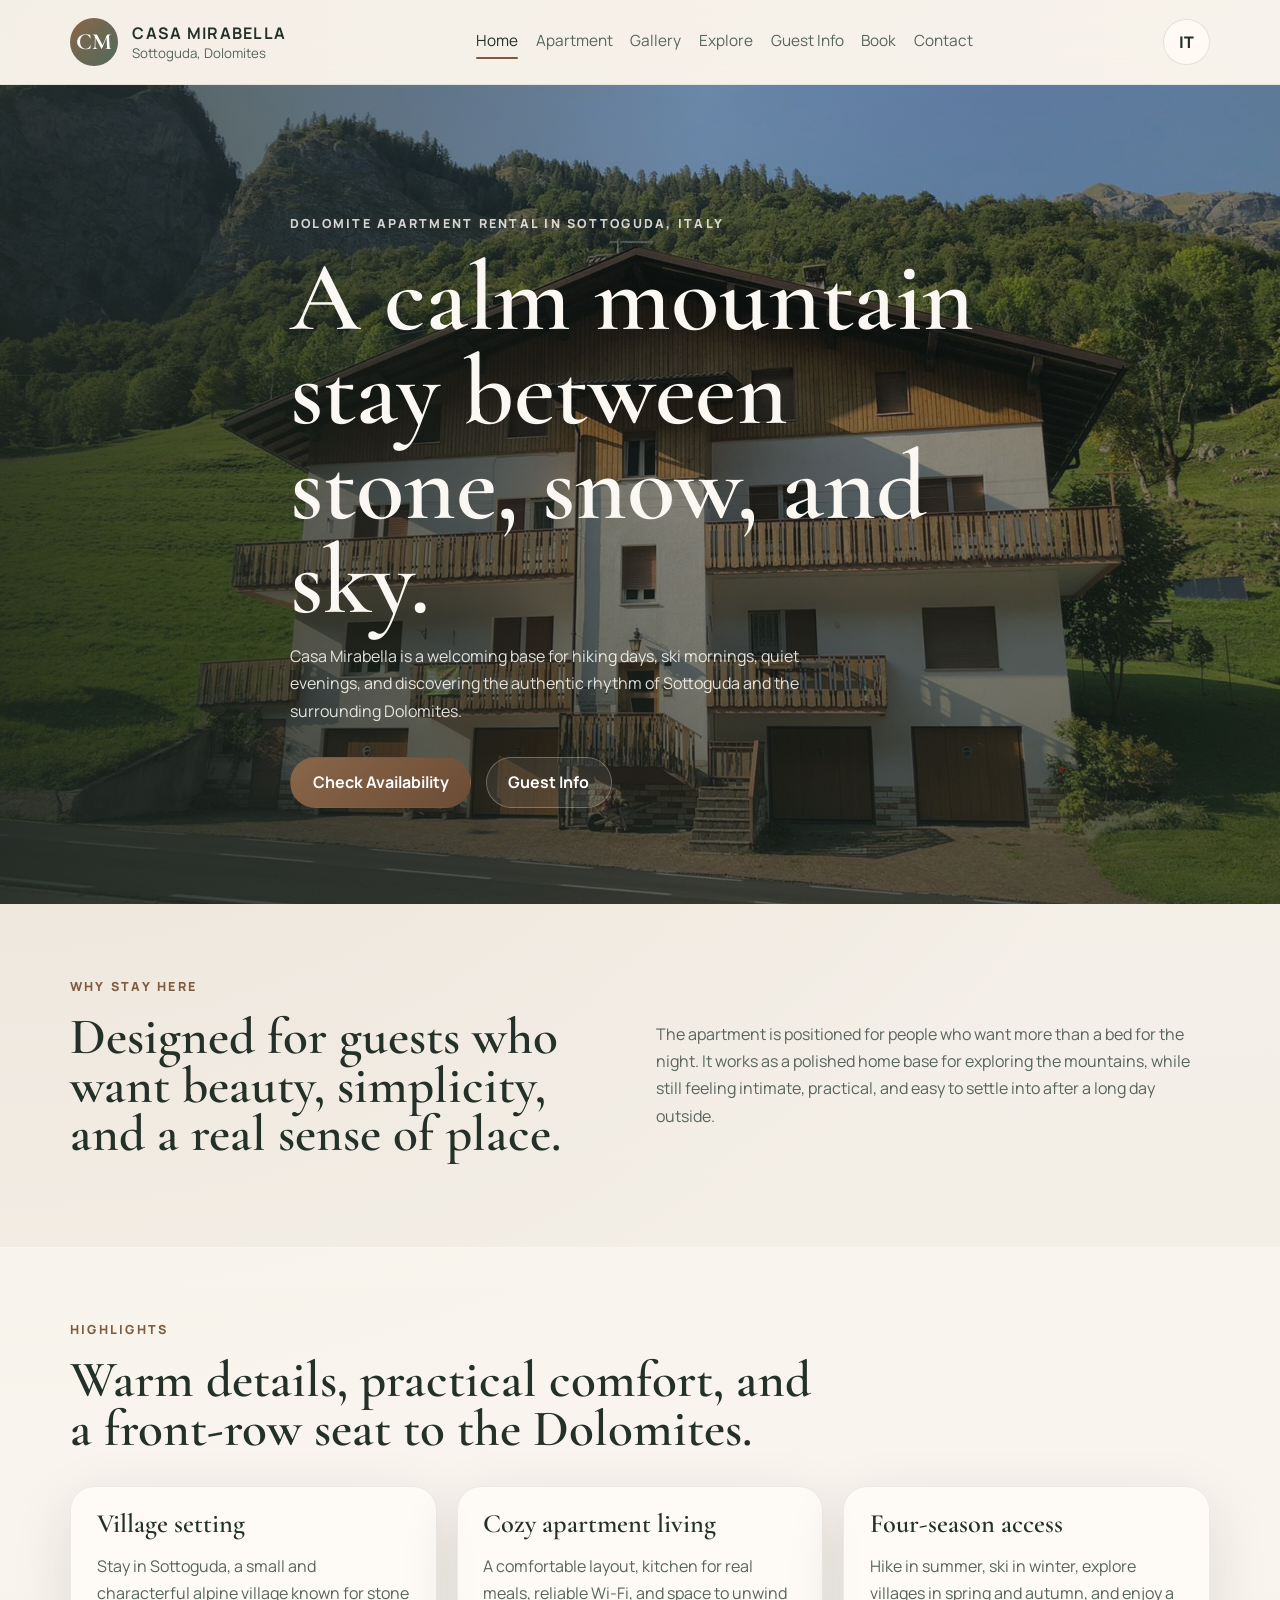
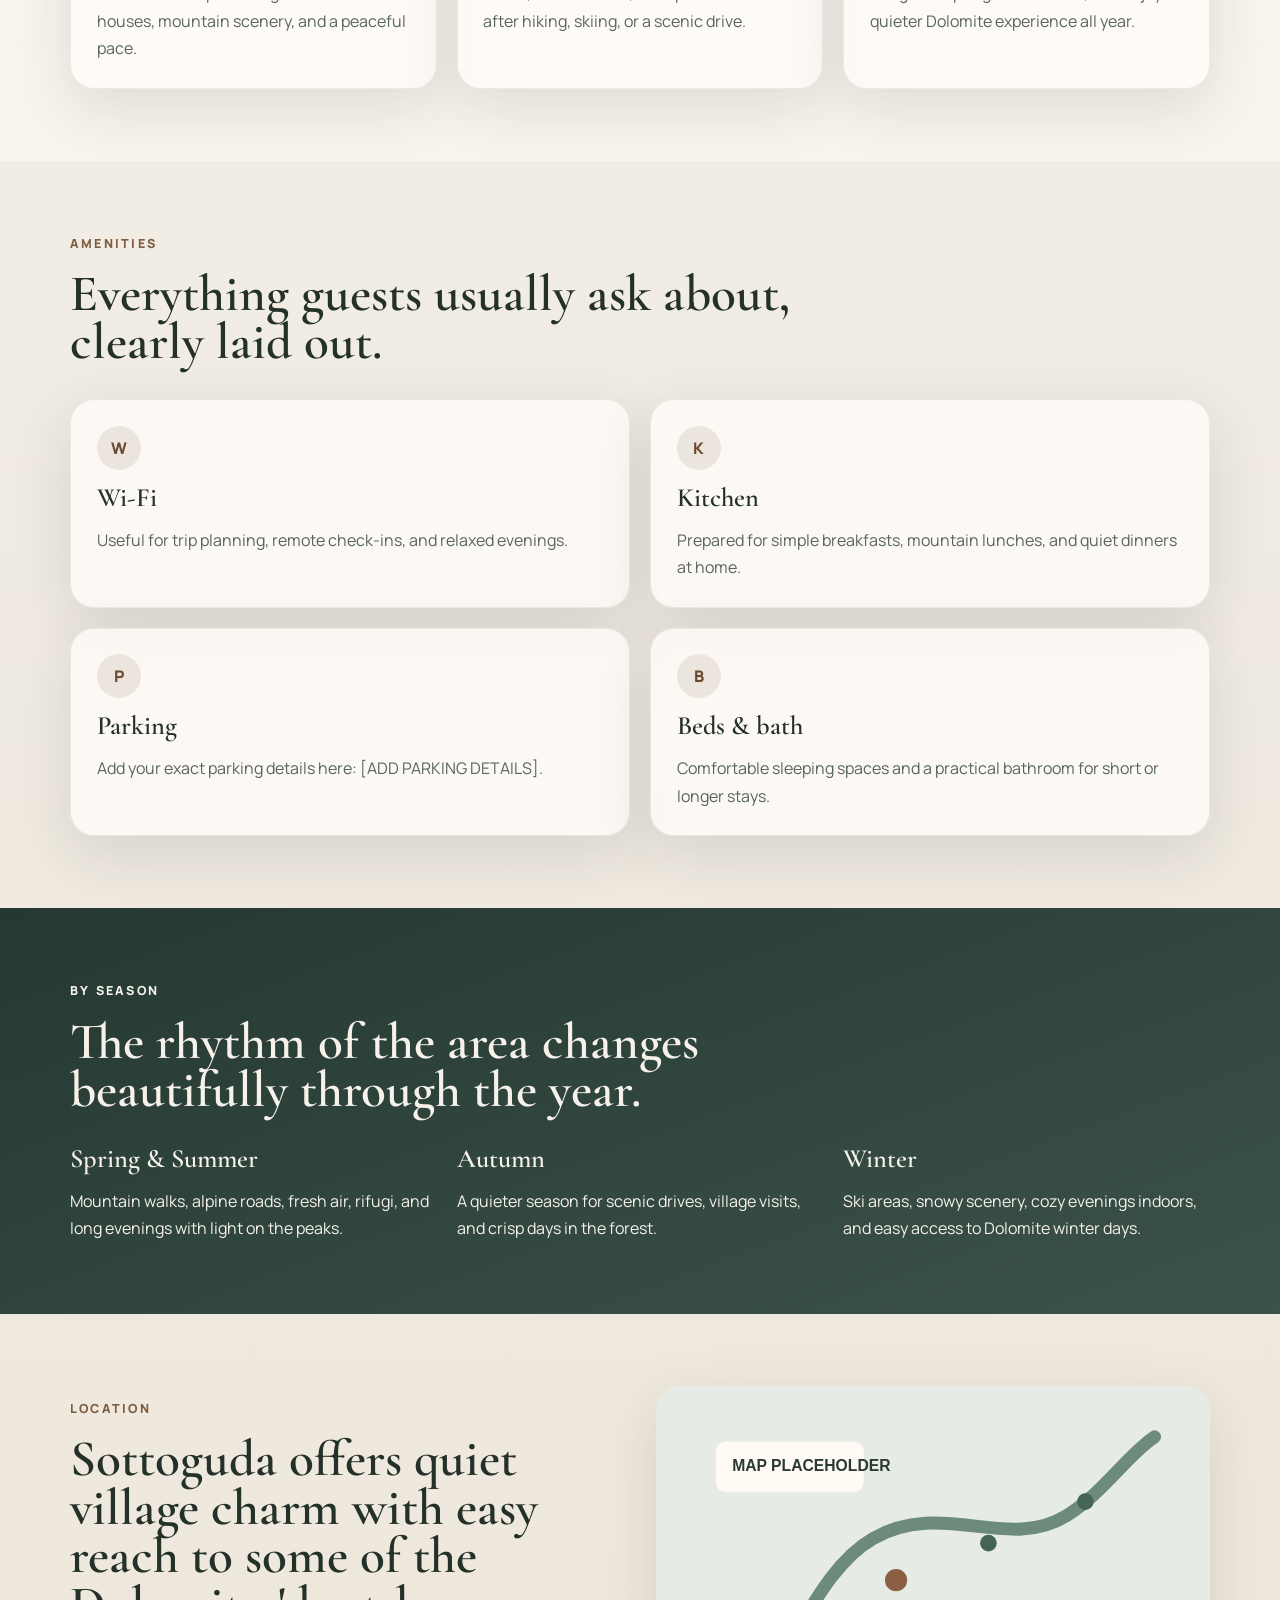
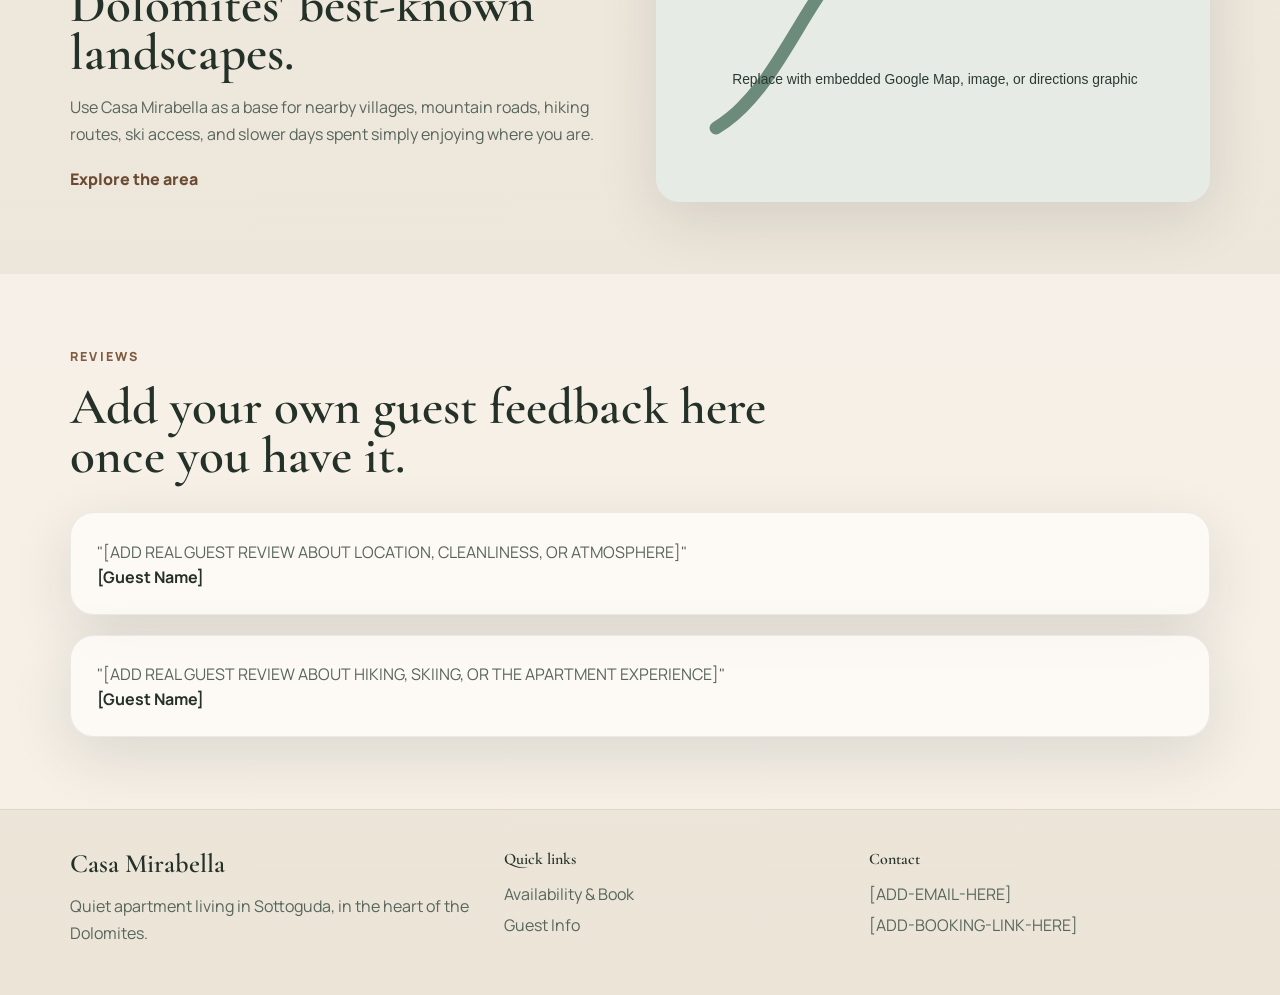
==== index.html @ 173e10f9 "Initial Casa Mirabella Website" ====
<!DOCTYPE html>
<html lang="en">
<head>
  <meta charset="UTF-8">
  <meta name="viewport" content="width=device-width, initial-scale=1.0">
  <title>Casa Mirabella | Dolomite Apartment in Sottoguda</title>
  <meta name="description" content="Casa Mirabella is a warm mountain apartment in Sottoguda, Italy, designed for quiet stays, alpine adventures, and comfortable guest living in the Dolomites.">
  <link rel="preconnect" href="https://fonts.googleapis.com">
  <link rel="preconnect" href="https://fonts.gstatic.com" crossorigin>
  <link href="https://fonts.googleapis.com/css2?family=Manrope:wght@400;500;700;800&family=Cormorant+Garamond:wght@500;600;700&display=swap" rel="stylesheet">
  <link rel="stylesheet" href="style.css">
</head>
<body data-page="home">
  <header class="site-header">
    <div class="container header-inner">
      <a class="brand" href="index.html" aria-label="Casa Mirabella home">
        <span class="brand-mark">CM</span>
        <span>
          <strong>Casa Mirabella</strong>
          <small>Sottoguda, Dolomites</small>
        </span>
      </a>
      <button class="nav-toggle" type="button" aria-expanded="false" aria-controls="site-nav">
        <span></span><span></span><span></span>
      </button>
      <nav id="site-nav" class="site-nav" aria-label="Main navigation">
        <a href="index.html" class="active"><span class="lang lang-en">Home</span><span class="lang lang-it">Home</span></a>
        <a href="apartment.html"><span class="lang lang-en">Apartment</span><span class="lang lang-it">Appartamento</span></a>
        <a href="gallery.html"><span class="lang lang-en">Gallery</span><span class="lang lang-it">Galleria</span></a>
        <a href="explore.html"><span class="lang lang-en">Explore</span><span class="lang lang-it">Dintorni</span></a>
        <a href="guest-info.html"><span class="lang lang-en">Guest Info</span><span class="lang lang-it">Info Ospiti</span></a>
        <a href="book.html"><span class="lang lang-en">Book</span><span class="lang lang-it">Prenota</span></a>
        <a href="contact.html"><span class="lang lang-en">Contact</span><span class="lang lang-it">Contatti</span></a>
      </nav>
      <button class="language-toggle" type="button" aria-label="Toggle language"><span data-lang-label>IT</span></button>
    </div>
  </header>

  <main>
    <section class="hero hero-home">
      <div class="hero-media">
        <img src="photos/apartment/building.jpg" alt="Exterior of Casa Mirabella in Sottoguda">
      </div>
      <div class="hero-overlay"></div>
      <div class="container hero-content">
        <p class="eyebrow"><span class="lang lang-en">Dolomite apartment rental in Sottoguda, Italy</span><span class="lang lang-it">Appartamento in affitto a Sottoguda, Dolomiti</span></p>
        <h1><span class="lang lang-en">A calm mountain stay between stone, snow, and sky.</span><span class="lang lang-it">Un rifugio di montagna tra pietra, neve e cielo.</span></h1>
        <p class="hero-text"><span class="lang lang-en">Casa Mirabella is a welcoming base for hiking days, ski mornings, quiet evenings, and discovering the authentic rhythm of Sottoguda and the surrounding Dolomites.</span><span class="lang lang-it">Casa Mirabella e una base accogliente per giornate di trekking, mattine sugli sci, serate tranquille e per scoprire il ritmo autentico di Sottoguda e delle Dolomiti.</span></p>
        <div class="hero-actions">
          <a class="button button-primary" href="book.html"><span class="lang lang-en">Check Availability</span><span class="lang lang-it">Controlla Disponibilita</span></a>
          <a class="button button-secondary" href="guest-info.html"><span class="lang lang-en">Guest Info</span><span class="lang lang-it">Info Ospiti</span></a>
        </div>
      </div>
    </section>

    <section class="section">
      <div class="container intro-grid">
        <div>
          <p class="eyebrow"><span class="lang lang-en">Why stay here</span><span class="lang lang-it">Perche scegliere Casa Mirabella</span></p>
          <h2><span class="lang lang-en">Designed for guests who want beauty, simplicity, and a real sense of place.</span><span class="lang lang-it">Pensata per chi cerca bellezza, semplicita e un vero senso del luogo.</span></h2>
        </div>
        <div class="rich-text">
          <p class="lang lang-en">The apartment is positioned for people who want more than a bed for the night. It works as a polished home base for exploring the mountains, while still feeling intimate, practical, and easy to settle into after a long day outside.</p>
          <p class="lang lang-it">L'appartamento e pensato per chi desidera piu di un semplice posto dove dormire. E una base curata per vivere la montagna, rimanendo allo stesso tempo intimo, pratico e facile da abitare dopo una lunga giornata all'aperto.</p>
        </div>
      </div>
    </section>

    <section class="section section-soft">
      <div class="container">
        <div class="section-heading">
          <p class="eyebrow"><span class="lang lang-en">Highlights</span><span class="lang lang-it">Punti di forza</span></p>
          <h2><span class="lang lang-en">Warm details, practical comfort, and a front-row seat to the Dolomites.</span><span class="lang lang-it">Dettagli caldi, comfort pratico e una vista privilegiata sulle Dolomiti.</span></h2>
        </div>
        <div class="card-grid three-up">
          <article class="info-card">
            <h3><span class="lang lang-en">Village setting</span><span class="lang lang-it">Nel cuore del borgo</span></h3>
            <p><span class="lang lang-en">Stay in Sottoguda, a small and characterful alpine village known for stone houses, mountain scenery, and a peaceful pace.</span><span class="lang lang-it">Soggiorna a Sottoguda, piccolo borgo alpino ricco di carattere, noto per le case in pietra, il paesaggio montano e il ritmo tranquillo.</span></p>
          </article>
          <article class="info-card">
            <h3><span class="lang lang-en">Cozy apartment living</span><span class="lang lang-it">Comfort di casa</span></h3>
            <p><span class="lang lang-en">A comfortable layout, kitchen for real meals, reliable Wi-Fi, and space to unwind after hiking, skiing, or a scenic drive.</span><span class="lang lang-it">Una disposizione comoda, cucina per veri pasti, Wi-Fi affidabile e spazio per rilassarsi dopo trekking, sci o una giornata panoramica.</span></p>
          </article>
          <article class="info-card">
            <h3><span class="lang lang-en">Four-season access</span><span class="lang lang-it">Quattro stagioni</span></h3>
            <p><span class="lang lang-en">Hike in summer, ski in winter, explore villages in spring and autumn, and enjoy a quieter Dolomite experience all year.</span><span class="lang lang-it">Trekking in estate, sci in inverno, borghi in primavera e autunno, con un'esperienza dolomitica piu tranquilla tutto l'anno.</span></p>
          </article>
        </div>
      </div>
    </section>

    <section class="section">
      <div class="container">
        <div class="section-heading">
          <p class="eyebrow"><span class="lang lang-en">Amenities</span><span class="lang lang-it">Servizi</span></p>
          <h2><span class="lang lang-en">Everything guests usually ask about, clearly laid out.</span><span class="lang lang-it">Tutto quello che gli ospiti chiedono piu spesso, spiegato con chiarezza.</span></h2>
        </div>
        <div class="amenity-grid">
          <article class="amenity-card"><span class="amenity-icon">W</span><h3>Wi-Fi</h3><p><span class="lang lang-en">Useful for trip planning, remote check-ins, and relaxed evenings.</span><span class="lang lang-it">Utile per pianificare il viaggio, check-in da remoto e serate tranquille.</span></p></article>
          <article class="amenity-card"><span class="amenity-icon">K</span><h3><span class="lang lang-en">Kitchen</span><span class="lang lang-it">Cucina</span></h3><p><span class="lang lang-en">Prepared for simple breakfasts, mountain lunches, and quiet dinners at home.</span><span class="lang lang-it">Pensata per colazioni semplici, pranzi di montagna e cene tranquille in appartamento.</span></p></article>
          <article class="amenity-card"><span class="amenity-icon">P</span><h3><span class="lang lang-en">Parking</span><span class="lang lang-it">Parcheggio</span></h3><p><span class="lang lang-en">Add your exact parking details here: [ADD PARKING DETAILS].</span><span class="lang lang-it">Inserisci qui i dettagli precisi del parcheggio: [AGGIUNGI DETTAGLI PARCHEGGIO].</span></p></article>
          <article class="amenity-card"><span class="amenity-icon">B</span><h3><span class="lang lang-en">Beds & bath</span><span class="lang lang-it">Letti e bagno</span></h3><p><span class="lang lang-en">Comfortable sleeping spaces and a practical bathroom for short or longer stays.</span><span class="lang lang-it">Spazi notte confortevoli e un bagno pratico per soggiorni brevi o piu lunghi.</span></p></article>
        </div>
      </div>
    </section>

    <section class="section section-dark">
      <div class="container">
        <div class="section-heading">
          <p class="eyebrow"><span class="lang lang-en">By season</span><span class="lang lang-it">Per stagione</span></p>
          <h2><span class="lang lang-en">The rhythm of the area changes beautifully through the year.</span><span class="lang lang-it">Il ritmo della valle cambia con grande bellezza durante l'anno.</span></h2>
        </div>
        <div class="season-grid">
          <article><h3><span class="lang lang-en">Spring & Summer</span><span class="lang lang-it">Primavera ed estate</span></h3><p><span class="lang lang-en">Mountain walks, alpine roads, fresh air, rifugi, and long evenings with light on the peaks.</span><span class="lang lang-it">Passeggiate in montagna, strade panoramiche, aria fresca, rifugi e lunghe serate con luce sulle cime.</span></p></article>
          <article><h3><span class="lang lang-en">Autumn</span><span class="lang lang-it">Autunno</span></h3><p><span class="lang lang-en">A quieter season for scenic drives, village visits, and crisp days in the forest.</span><span class="lang lang-it">Una stagione piu tranquilla per strade panoramiche, visite ai borghi e giornate limpide nei boschi.</span></p></article>
          <article><h3><span class="lang lang-en">Winter</span><span class="lang lang-it">Inverno</span></h3><p><span class="lang lang-en">Ski areas, snowy scenery, cozy evenings indoors, and easy access to Dolomite winter days.</span><span class="lang lang-it">Comprensori sciistici, paesaggi innevati, serate raccolte in casa e facile accesso alle giornate invernali dolomitiche.</span></p></article>
        </div>
      </div>
    </section>

    <section class="section">
      <div class="container location-band">
        <div class="location-copy">
          <p class="eyebrow"><span class="lang lang-en">Location</span><span class="lang lang-it">Posizione</span></p>
          <h2><span class="lang lang-en">Sottoguda offers quiet village charm with easy reach to some of the Dolomites' best-known landscapes.</span><span class="lang lang-it">Sottoguda unisce il fascino di un borgo tranquillo alla comodita di raggiungere alcuni dei paesaggi piu celebri delle Dolomiti.</span></h2>
          <p><span class="lang lang-en">Use Casa Mirabella as a base for nearby villages, mountain roads, hiking routes, ski access, and slower days spent simply enjoying where you are.</span><span class="lang lang-it">Usa Casa Mirabella come base per borghi vicini, passi di montagna, sentieri, sci e giornate piu lente da vivere semplicemente sul posto.</span></p>
          <a class="text-link" href="explore.html"><span class="lang lang-en">Explore the area</span><span class="lang lang-it">Scopri la zona</span></a>
        </div>
        <div class="location-map"><img src="assets/map-placeholder.svg" alt="Placeholder map for Sottoguda and the surrounding area"></div>
      </div>
    </section>

    <section class="section section-soft">
      <div class="container">
        <div class="section-heading">
          <p class="eyebrow"><span class="lang lang-en">Reviews</span><span class="lang lang-it">Recensioni</span></p>
          <h2><span class="lang lang-en">Add your own guest feedback here once you have it.</span><span class="lang lang-it">Aggiungi qui i commenti reali degli ospiti quando li avrai.</span></h2>
        </div>
        <div class="card-grid testimonials">
          <article class="testimonial"><p><span class="lang lang-en">"[ADD REAL GUEST REVIEW ABOUT LOCATION, CLEANLINESS, OR ATMOSPHERE]"</span><span class="lang lang-it">"[AGGIUNGI RECENSIONE REALE SU POSIZIONE, PULIZIA O ATMOSFERA]"</span></p><strong>[Guest Name]</strong></article>
          <article class="testimonial"><p><span class="lang lang-en">"[ADD REAL GUEST REVIEW ABOUT HIKING, SKIING, OR THE APARTMENT EXPERIENCE]"</span><span class="lang lang-it">"[AGGIUNGI RECENSIONE REALE SU TREKKING, SCI O ESPERIENZA IN APPARTAMENTO]"</span></p><strong>[Guest Name]</strong></article>
        </div>
      </div>
    </section>
  </main>

  <footer class="site-footer">
    <div class="container footer-grid">
      <div><h3>Casa Mirabella</h3><p class="lang lang-en">Quiet apartment living in Sottoguda, in the heart of the Dolomites.</p><p class="lang lang-it">Un soggiorno tranquillo a Sottoguda, nel cuore delle Dolomiti.</p></div>
      <div><h4><span class="lang lang-en">Quick links</span><span class="lang lang-it">Link rapidi</span></h4><a href="book.html"><span class="lang lang-en">Availability & Book</span><span class="lang lang-it">Disponibilita e Prenotazioni</span></a><a href="guest-info.html"><span class="lang lang-en">Guest Info</span><span class="lang lang-it">Info Ospiti</span></a></div>
      <div><h4><span class="lang lang-en">Contact</span><span class="lang lang-it">Contatti</span></h4><a href="contact.html#contact-form">[ADD-EMAIL-HERE]</a><a href="book.html">[ADD-BOOKING-LINK-HERE]</a></div>
    </div>
  </footer>

  <script src="script.js"></script>
</body>
</html>
---- style.css ----
:root {
  --bg: #f4efe7;
  --bg-soft: #ede4d7;
  --surface: rgba(255, 252, 248, 0.8);
  --surface-strong: #fffaf4;
  --text: #243129;
  --text-soft: #57655d;
  --line: rgba(36, 49, 41, 0.12);
  --accent: #7f5c3f;
  --accent-strong: #6a4a31;
  --shadow: 0 18px 60px rgba(37, 42, 39, 0.12);
  --radius: 24px;
  --radius-sm: 16px;
  --container: min(1140px, calc(100vw - 2rem));
}

*,
*::before,
*::after { box-sizing: border-box; }

html { scroll-behavior: smooth; }

body {
  margin: 0;
  font-family: "Manrope", sans-serif;
  color: var(--text);
  background:
    radial-gradient(circle at top left, rgba(207, 191, 168, 0.42), transparent 32%),
    linear-gradient(180deg, #f7f2eb 0%, #f1ece4 44%, #ebe4d7 100%);
}

img { max-width: 100%; display: block; }
a { color: inherit; text-decoration: none; }
button, input, textarea { font: inherit; }
.container { width: var(--container); margin: 0 auto; }
.narrow { max-width: 760px; }

.site-header {
  position: sticky;
  top: 0;
  z-index: 20;
  backdrop-filter: blur(18px);
  background: rgba(247, 242, 235, 0.84);
  border-bottom: 1px solid rgba(36, 49, 41, 0.08);
}

.header-inner {
  display: flex;
  align-items: center;
  justify-content: space-between;
  gap: 1rem;
  min-height: 84px;
}

.brand { display: inline-flex; align-items: center; gap: 0.9rem; flex-shrink: 0; }
.brand strong, .brand small { display: block; }
.brand strong { font-size: 1rem; letter-spacing: 0.08em; text-transform: uppercase; }
.brand small { color: var(--text-soft); }

.brand-mark {
  width: 48px;
  height: 48px;
  display: grid;
  place-items: center;
  border-radius: 50%;
  background: linear-gradient(135deg, #8a6649, #4f6a5b);
  color: #fff;
  font-family: "Cormorant Garamond", serif;
  font-size: 1.45rem;
  font-weight: 700;
}

.site-nav { display: flex; align-items: center; gap: 1.1rem; }
.site-nav a { color: var(--text-soft); font-size: 0.96rem; padding-bottom: 0.2rem; position: relative; }
.site-nav a.active, .site-nav a:hover { color: var(--text); }
.site-nav a.active::after, .site-nav a:hover::after {
  content: "";
  position: absolute;
  left: 0; right: 0; bottom: -0.3rem;
  height: 2px; border-radius: 999px; background: var(--accent);
}

.language-toggle, .nav-toggle, .lightbox-close { border: 0; cursor: pointer; }
.language-toggle {
  padding: 0.7rem 0.95rem;
  border-radius: 999px;
  background: var(--surface-strong);
  color: var(--text);
  border: 1px solid var(--line);
  font-weight: 800;
}

.nav-toggle {
  display: none;
  width: 48px;
  height: 48px;
  padding: 0;
  background: var(--surface-strong);
  border-radius: 50%;
  border: 1px solid var(--line);
}

.nav-toggle span {
  display: block;
  width: 18px;
  height: 2px;
  margin: 4px auto;
  background: var(--text);
}

.hero, .page-hero { position: relative; }
.hero {
  min-height: 82vh;
  display: grid;
  align-items: center;
  overflow: clip;
}

.hero-media, .hero-overlay { position: absolute; inset: 0; }
.hero-media img { width: 100%; height: 100%; object-fit: cover; }
.hero-overlay {
  background:
    linear-gradient(180deg, rgba(25, 35, 30, 0.18), rgba(25, 35, 30, 0.65)),
    linear-gradient(90deg, rgba(24, 31, 27, 0.72) 0%, rgba(24, 31, 27, 0.18) 55%, rgba(24, 31, 27, 0.24) 100%);
}

.hero-content {
  position: relative;
  z-index: 1;
  padding: 8rem 0 6rem;
  color: #fbf8f3;
  max-width: 700px;
}

.eyebrow {
  margin: 0 0 1rem;
  letter-spacing: 0.18em;
  text-transform: uppercase;
  font-size: 0.78rem;
  font-weight: 800;
  color: var(--accent);
}

.hero .eyebrow { color: rgba(251, 248, 243, 0.82); }

h1, h2, h3, h4 {
  margin: 0 0 1rem;
  font-family: "Cormorant Garamond", serif;
  font-weight: 600;
  line-height: 0.95;
}

h1 { font-size: clamp(3.4rem, 8vw, 6.2rem); }
h2 { font-size: clamp(2.2rem, 4vw, 3.4rem); }
h3 { font-size: 1.65rem; }

p { margin: 0; line-height: 1.7; color: var(--text-soft); }
.hero-text { color: rgba(251, 248, 243, 0.88); max-width: 56ch; margin-bottom: 2rem; }

.hero-actions, .booking-actions, .contact-links {
  display: flex;
  flex-wrap: wrap;
  gap: 0.9rem;
}

.button {
  display: inline-flex;
  align-items: center;
  justify-content: center;
  min-height: 50px;
  padding: 0.85rem 1.35rem;
  border-radius: 999px;
  font-weight: 700;
  border: 1px solid transparent;
  transition: transform 180ms ease, background 180ms ease, color 180ms ease, border-color 180ms ease;
}

.button:hover { transform: translateY(-1px); }
.button-primary { background: linear-gradient(135deg, #8a6649, #6b4c35); color: #fff; }
.button-secondary { background: rgba(255, 250, 244, 0.08); border-color: rgba(255, 250, 244, 0.28); color: #fff; }
.booking-panel .button-secondary,
.contact-panel .button-secondary,
.contact-form .button-secondary {
  background: transparent;
  border-color: var(--line);
  color: var(--text);
}

.page-main { padding-top: 1rem; }
.page-hero { padding: 5rem 0 2rem; }
.section { padding: 4.5rem 0; }
.section-soft { background: rgba(255, 250, 244, 0.48); }
.section-dark { background: linear-gradient(160deg, rgba(33, 53, 47, 0.98), rgba(52, 76, 67, 0.96)); color: #f6f2eb; }
.section-dark p, .section-dark .eyebrow, .section-dark h2, .section-dark h3 { color: inherit; }
.section-heading { margin-bottom: 2rem; max-width: 760px; }

.intro-grid,
.split-layout,
.location-band,
.booking-layout,
.contact-layout {
  display: grid;
  grid-template-columns: repeat(2, minmax(0, 1fr));
  gap: 2rem;
  align-items: center;
}

.card-grid, .details-grid, .manual-grid, .icon-card-grid, .amenity-grid, .season-grid { display: grid; gap: 1.25rem; }
.three-up, .details-grid, .season-grid { grid-template-columns: repeat(3, minmax(0, 1fr)); }
.manual-grid, .icon-card-grid, .amenity-grid { grid-template-columns: repeat(2, minmax(0, 1fr)); }

.info-card,
.testimonial,
.manual-card,
.icon-card,
.amenity-card,
.booking-panel,
.contact-panel,
.contact-form,
.gallery-item,
.gallery-filter-note {
  background: var(--surface);
  border: 1px solid rgba(36, 49, 41, 0.08);
  border-radius: var(--radius);
  box-shadow: var(--shadow);
}

.info-card, .testimonial, .manual-card, .icon-card, .amenity-card, .booking-panel, .contact-panel, .contact-form { padding: 1.6rem; }
.media-panel, .location-map { overflow: hidden; border-radius: var(--radius); box-shadow: var(--shadow); }
.media-panel img, .location-map img { width: 100%; height: 100%; object-fit: cover; }
.amenity-icon {
  width: 44px;
  height: 44px;
  display: inline-grid;
  place-items: center;
  border-radius: 50%;
  background: rgba(127, 92, 63, 0.12);
  color: var(--accent-strong);
  font-weight: 800;
  margin-bottom: 1rem;
}

.text-link { display: inline-flex; margin-top: 1.25rem; color: var(--accent-strong); font-weight: 800; }
.gallery-filter-note { padding: 1rem 1.25rem; margin-bottom: 1rem; }
.gallery-grid { display: grid; grid-template-columns: repeat(3, minmax(0, 1fr)); gap: 1rem; }
.gallery-item { padding: 0; overflow: hidden; text-align: left; cursor: pointer; }
.gallery-item img { aspect-ratio: 4 / 3; width: 100%; object-fit: cover; }
.gallery-item span { display: block; padding: 1rem 1.1rem 1.15rem; font-weight: 700; }

.lightbox {
  position: fixed;
  inset: 0;
  background: rgba(17, 24, 21, 0.9);
  display: grid;
  place-items: center;
  padding: 2rem;
  z-index: 30;
}

.lightbox[hidden] {
  display: none !important;
}

.lightbox-image {
  max-width: min(100%, 1000px);
  max-height: 86vh;
  border-radius: var(--radius-sm);
  box-shadow: 0 30px 80px rgba(0, 0, 0, 0.35);
}

.lightbox-close {
  position: absolute;
  top: 1rem;
  right: 1rem;
  width: 52px;
  height: 52px;
  border-radius: 50%;
  background: rgba(255, 255, 255, 0.12);
  color: #fff;
  font-size: 2rem;
}

.calendar-placeholder {
  margin-top: 1rem;
  padding: 1rem;
  border-radius: var(--radius-sm);
  background: rgba(255, 255, 255, 0.6);
  border: 1px dashed rgba(36, 49, 41, 0.18);
}

.availability-widget { display: grid; gap: 1rem; }
.calendar-head {
  display: flex;
  justify-content: space-between;
  gap: 1rem;
  align-items: flex-start;
  margin-bottom: 0.3rem;
}

.calendar-status {
  font-size: 0.95rem;
  margin-top: 0.35rem;
}

.calendar-legend {
  display: flex;
  flex-wrap: wrap;
  justify-content: flex-end;
  gap: 0.8rem 1rem;
  font-size: 0.88rem;
  color: var(--text-soft);
}

.calendar-legend span {
  display: inline-flex;
  align-items: center;
  gap: 0.45rem;
}

.legend-dot {
  width: 0.9rem;
  height: 0.9rem;
  border-radius: 50%;
  display: inline-block;
}

.legend-dot.is-available { background: #d7e7db; border: 1px solid rgba(66, 110, 78, 0.3); }
.legend-dot.is-unavailable { background: #d8b7ac; border: 1px solid rgba(123, 78, 67, 0.25); }

.calendar-months {
  display: grid;
  grid-template-columns: repeat(2, minmax(0, 1fr));
  gap: 1rem;
}

.calendar-month {
  padding: 1rem;
  border-radius: 18px;
  background: rgba(255, 255, 255, 0.52);
  border: 1px solid rgba(36, 49, 41, 0.08);
}

.calendar-month-title {
  font-family: "Cormorant Garamond", serif;
  font-size: 1.7rem;
  color: var(--text);
  margin-bottom: 0.85rem;
}

.calendar-weekdays,
.calendar-grid {
  display: grid;
  grid-template-columns: repeat(7, minmax(0, 1fr));
  gap: 0.45rem;
}

.calendar-weekdays span {
  text-align: center;
  font-size: 0.77rem;
  letter-spacing: 0.08em;
  text-transform: uppercase;
  color: var(--text-soft);
  font-weight: 700;
}

.calendar-day {
  min-height: 50px;
  border-radius: 12px;
  border: 1px solid transparent;
  background: rgba(127, 92, 63, 0.08);
  color: var(--text);
  font-weight: 700;
  display: grid;
  place-items: center;
}

.calendar-day.is-empty {
  background: transparent;
}

.calendar-day.is-available {
  background: #edf3ee;
  border-color: rgba(66, 110, 78, 0.12);
}

.calendar-day.is-unavailable {
  background: #f1dfd9;
  border-color: rgba(123, 78, 67, 0.18);
  color: #7a473b;
}

.calendar-note {
  font-size: 0.92rem;
}

.emphasis { background: linear-gradient(180deg, rgba(250, 245, 238, 0.95), rgba(245, 238, 229, 0.92)); }
.contact-form { display: grid; gap: 1rem; }
.contact-form label { display: grid; gap: 0.45rem; font-weight: 700; }
.contact-form input, .contact-form textarea {
  width: 100%;
  padding: 0.95rem 1rem;
  border-radius: 14px;
  border: 1px solid rgba(36, 49, 41, 0.12);
  background: rgba(255, 255, 255, 0.76);
}

.site-footer { padding: 2.6rem 0 3rem; border-top: 1px solid rgba(36, 49, 41, 0.08); }
.footer-grid { display: grid; grid-template-columns: 1.2fr 1fr 1fr; gap: 1.5rem; }
.site-footer a { display: block; margin-bottom: 0.55rem; color: var(--text-soft); }

.lang { display: none; }
html[data-language="en"] .lang-en,
html[data-language="it"] .lang-it { display: inline; }
html[data-language="en"] p.lang-en,
html[data-language="it"] p.lang-it { display: block; }

@media (max-width: 960px) {
  .site-nav {
    position: absolute;
    top: 100%;
    left: 1rem;
    right: 1rem;
    display: none;
    flex-direction: column;
    align-items: flex-start;
    gap: 0.85rem;
    padding: 1rem 1.1rem 1.2rem;
    background: rgba(255, 250, 244, 0.98);
    border: 1px solid var(--line);
    border-radius: 20px;
    box-shadow: var(--shadow);
  }

  .site-header.nav-open .site-nav { display: flex; }
  .nav-toggle { display: inline-block; }
  .header-inner { flex-wrap: wrap; padding: 0.85rem 0; }

  .intro-grid,
  .split-layout,
  .location-band,
  .booking-layout,
  .contact-layout,
  .footer-grid,
  .three-up,
  .details-grid,
  .manual-grid,
  .icon-card-grid,
  .amenity-grid,
  .gallery-grid,
  .season-grid { grid-template-columns: 1fr; }

  h1 { font-size: clamp(2.8rem, 14vw, 4.5rem); }
  .hero { min-height: 74vh; }
  .calendar-months { grid-template-columns: 1fr; }
  .calendar-head { flex-direction: column; }
  .calendar-legend { justify-content: flex-start; }
}

@media (max-width: 640px) {
  .container { width: min(100vw - 1.2rem, 100%); }
  .hero-content, .page-hero { padding-top: 3rem; }
  .section { padding: 3.4rem 0; }
}
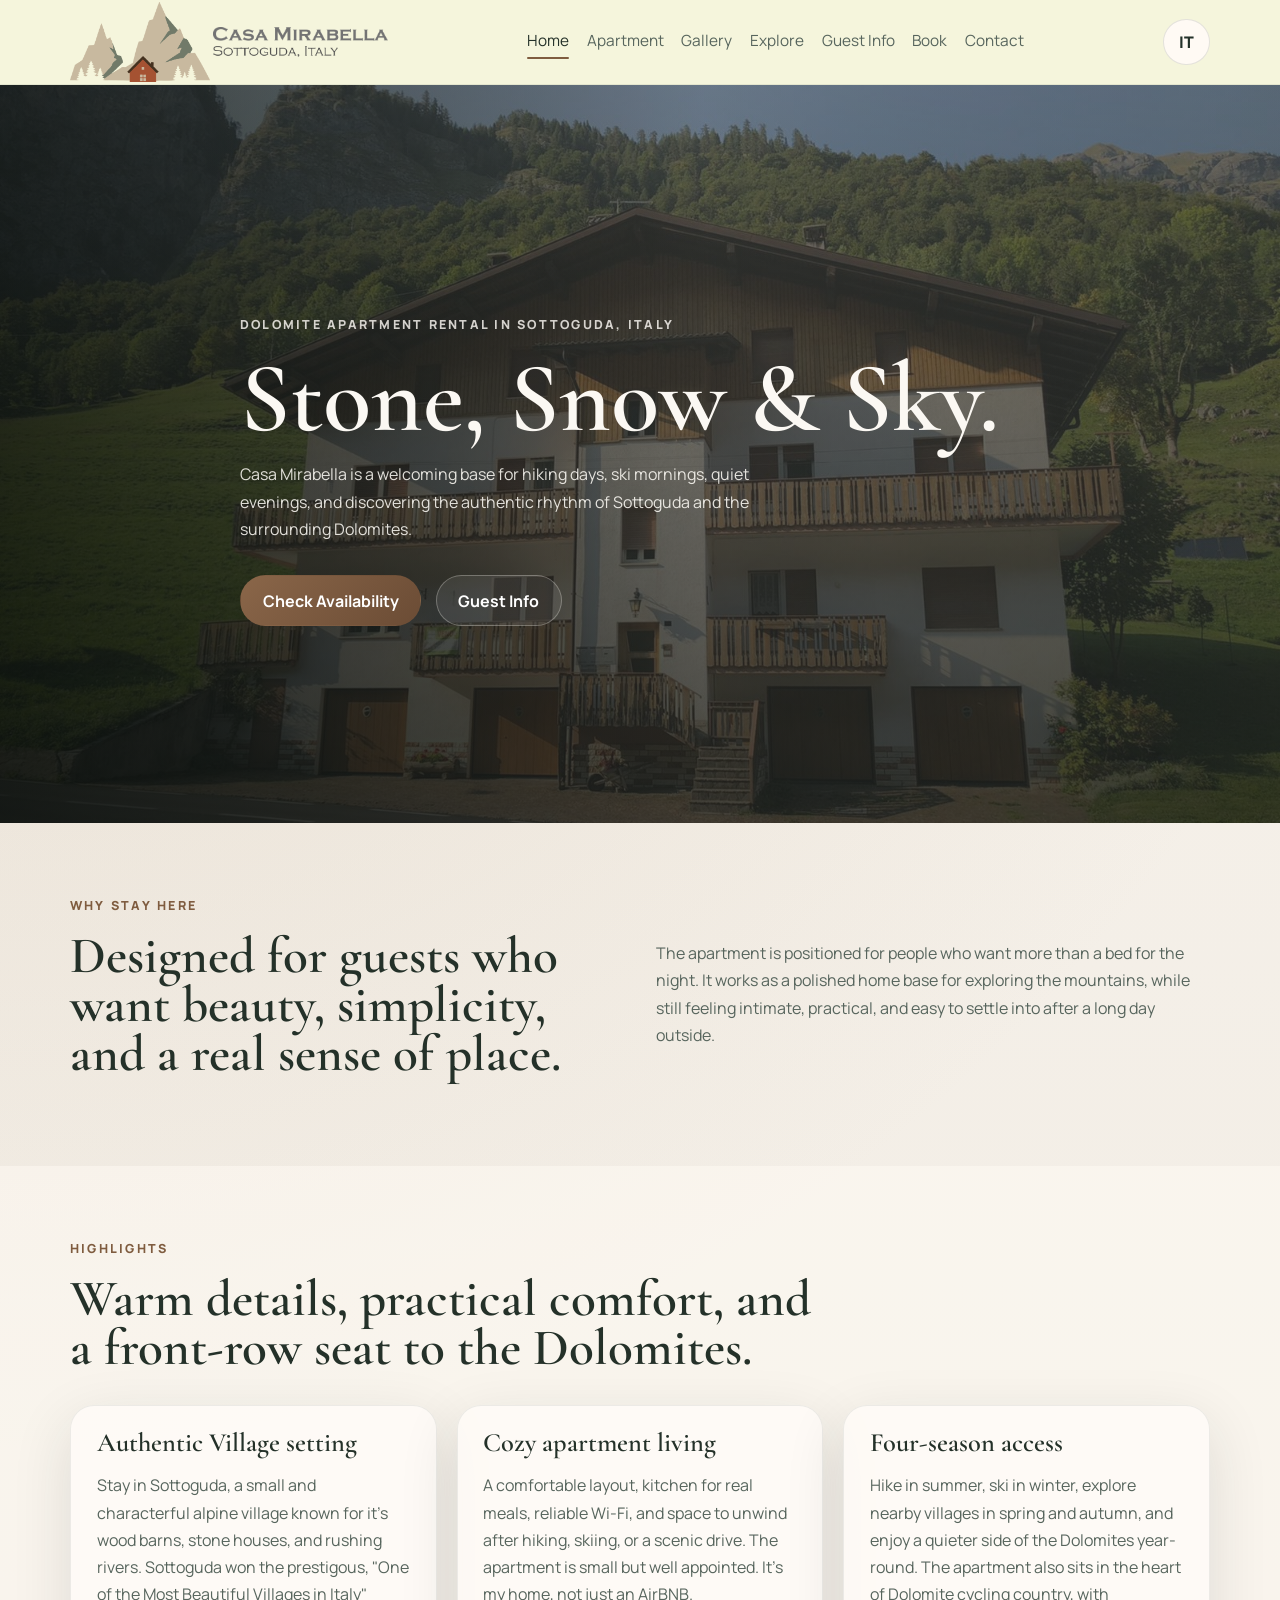
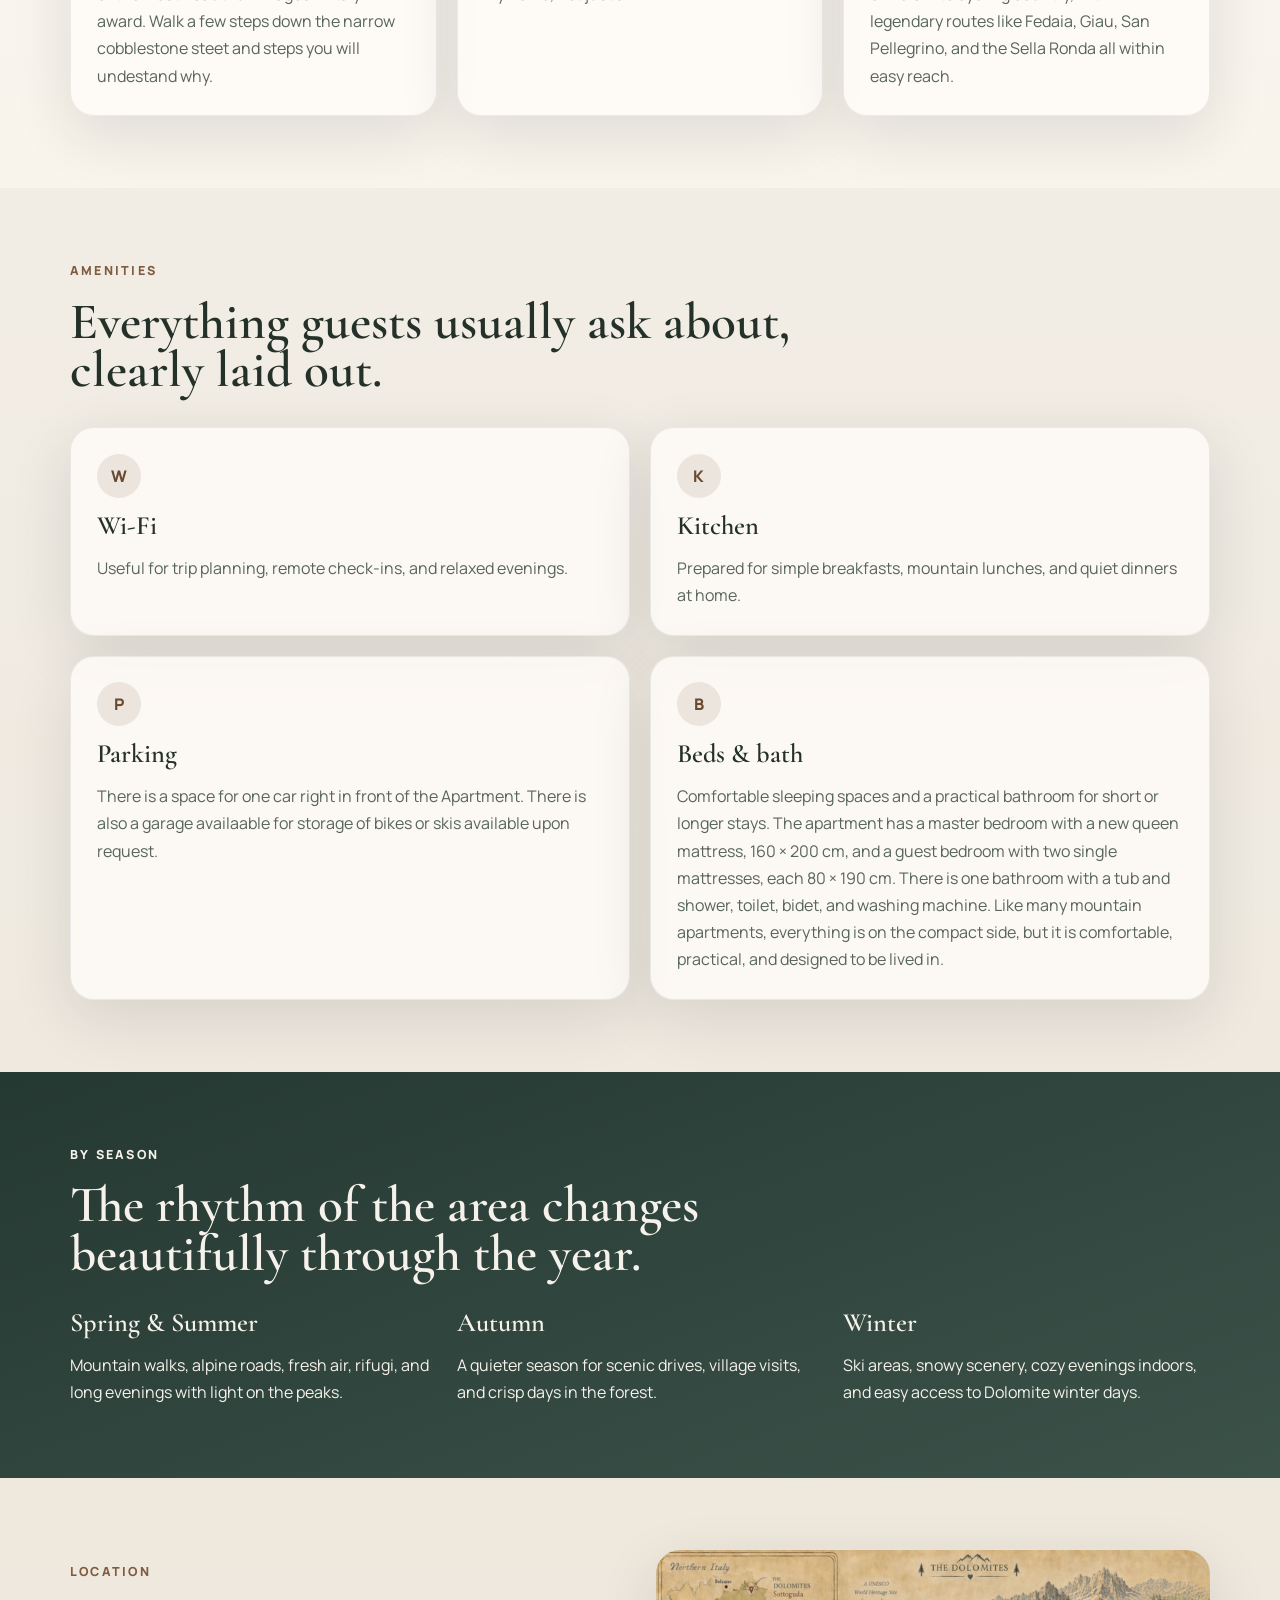
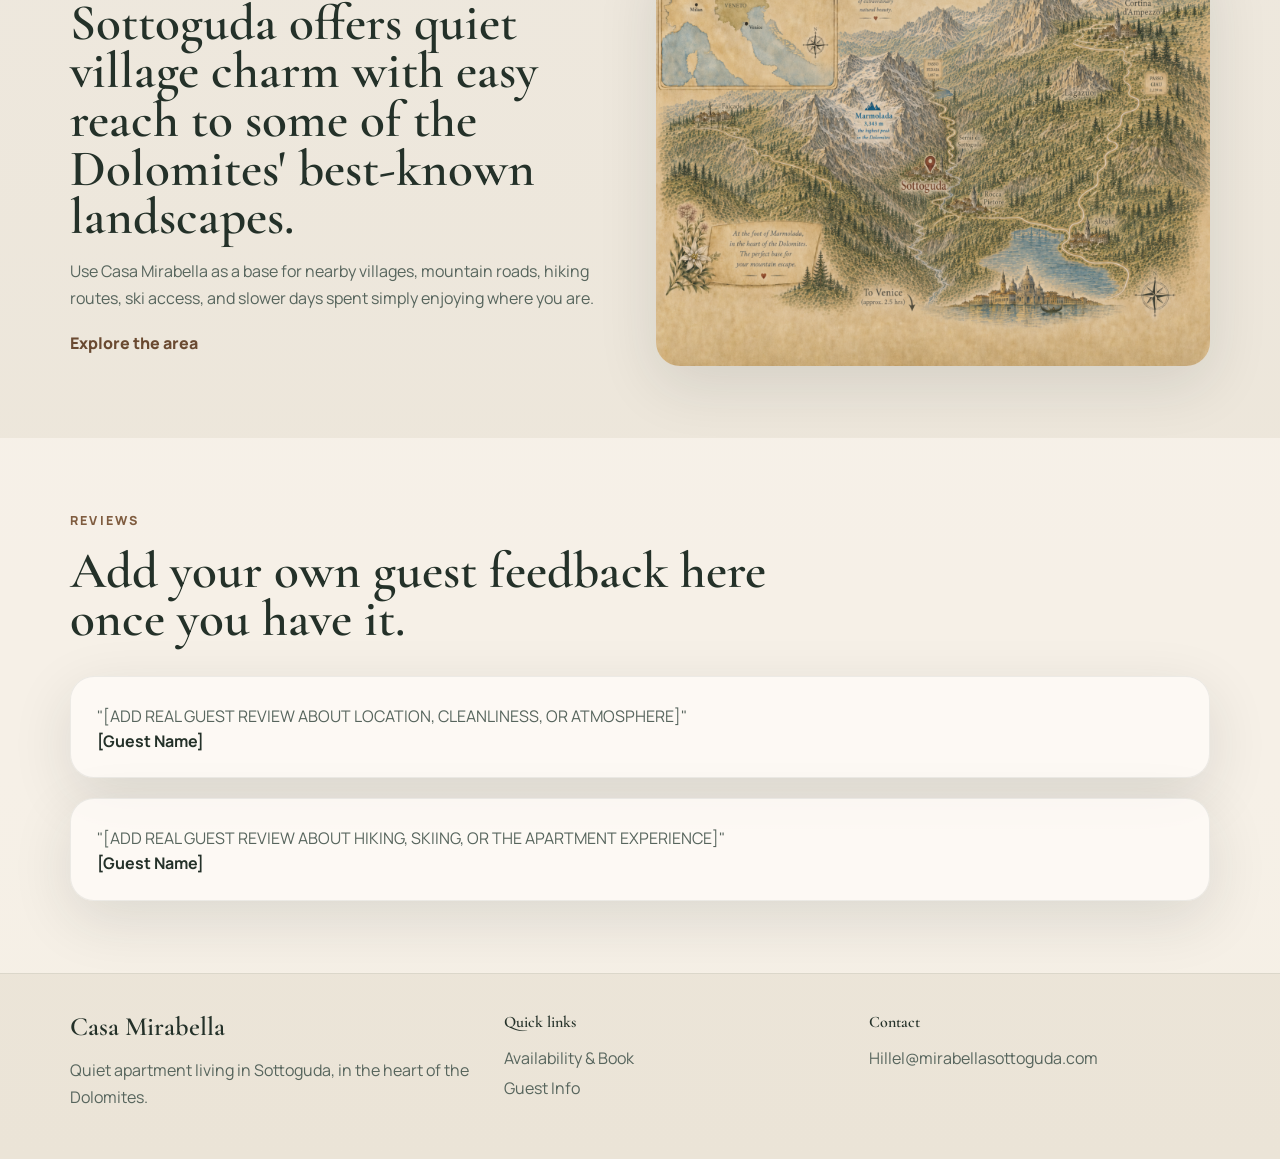
==== commit f334a86d: "Update site content and assets" ====
--- a/index.html
+++ b/index.html
@@ -7,17 +7,17 @@
   <meta name="description" content="Casa Mirabella is a warm mountain apartment in Sottoguda, Italy, designed for quiet stays, alpine adventures, and comfortable guest living in the Dolomites.">
   <link rel="preconnect" href="https://fonts.googleapis.com">
   <link rel="preconnect" href="https://fonts.gstatic.com" crossorigin>
-  <link href="https://fonts.googleapis.com/css2?family=Manrope:wght@400;500;700;800&family=Cormorant+Garamond:wght@500;600;700&display=swap" rel="stylesheet">
+  <link href="https://fonts.googleapis.com/css2?family=Manrope:wght@400;500;700;800&family=Cormorant+Garamond:wght@500;600;700&family=Crimson+Text:wght@400;600&display=swap" rel="stylesheet">
   <link rel="stylesheet" href="style.css">
 </head>
 <body data-page="home">
   <header class="site-header">
     <div class="container header-inner">
       <a class="brand" href="index.html" aria-label="Casa Mirabella home">
-        <span class="brand-mark">CM</span>
-        <span>
-          <strong>Casa Mirabella</strong>
-          <small>Sottoguda, Dolomites</small>
+        <img class="brand-icon" src="photos/casa-mirabella-icon.png" alt="Casa Mirabella">
+        <span class="brand-text">
+          <img class="brand-name" src="photos/casa-mirabella-text.png" alt="Casa Mirabella">
+          <img class="brand-tagline" src="photos/Sottoguda-Italy.png" alt="Sottoguda, Italy">
         </span>
       </a>
       <button class="nav-toggle" type="button" aria-expanded="false" aria-controls="site-nav">
@@ -44,7 +44,7 @@
       <div class="hero-overlay"></div>
       <div class="container hero-content">
         <p class="eyebrow"><span class="lang lang-en">Dolomite apartment rental in Sottoguda, Italy</span><span class="lang lang-it">Appartamento in affitto a Sottoguda, Dolomiti</span></p>
-        <h1><span class="lang lang-en">A calm mountain stay between stone, snow, and sky.</span><span class="lang lang-it">Un rifugio di montagna tra pietra, neve e cielo.</span></h1>
+        <h1><span class="lang lang-en">Stone, Snow & Sky.</span><span class="lang lang-it">Un rifugio di montagna tra pietra, neve e cielo.</span></h1>
         <p class="hero-text"><span class="lang lang-en">Casa Mirabella is a welcoming base for hiking days, ski mornings, quiet evenings, and discovering the authentic rhythm of Sottoguda and the surrounding Dolomites.</span><span class="lang lang-it">Casa Mirabella e una base accogliente per giornate di trekking, mattine sugli sci, serate tranquille e per scoprire il ritmo autentico di Sottoguda e delle Dolomiti.</span></p>
         <div class="hero-actions">
           <a class="button button-primary" href="book.html"><span class="lang lang-en">Check Availability</span><span class="lang lang-it">Controlla Disponibilita</span></a>
@@ -74,16 +74,16 @@
         </div>
         <div class="card-grid three-up">
           <article class="info-card">
-            <h3><span class="lang lang-en">Village setting</span><span class="lang lang-it">Nel cuore del borgo</span></h3>
-            <p><span class="lang lang-en">Stay in Sottoguda, a small and characterful alpine village known for stone houses, mountain scenery, and a peaceful pace.</span><span class="lang lang-it">Soggiorna a Sottoguda, piccolo borgo alpino ricco di carattere, noto per le case in pietra, il paesaggio montano e il ritmo tranquillo.</span></p>
+            <h3><span class="lang lang-en">Authentic Village setting</span><span class="lang lang-it">Nel cuore del borgo</span></h3>
+            <p><span class="lang lang-en">Stay in Sottoguda, a small and characterful alpine village known for it's wood barns, stone houses, and rushing rivers. Sottoguda won the prestigous, "One of the Most Beautiful Villages in Italy" award. Walk a few steps down the narrow cobblestone steet and steps you will undestand why.</span><span class="lang lang-it">Soggiorna a Sottoguda, piccolo borgo alpino ricco di carattere, noto per le case in pietra, il paesaggio montano e il ritmo tranquillo.</span></p>
           </article>
           <article class="info-card">
             <h3><span class="lang lang-en">Cozy apartment living</span><span class="lang lang-it">Comfort di casa</span></h3>
-            <p><span class="lang lang-en">A comfortable layout, kitchen for real meals, reliable Wi-Fi, and space to unwind after hiking, skiing, or a scenic drive.</span><span class="lang lang-it">Una disposizione comoda, cucina per veri pasti, Wi-Fi affidabile e spazio per rilassarsi dopo trekking, sci o una giornata panoramica.</span></p>
+            <p><span class="lang lang-en">A comfortable layout, kitchen for real meals, reliable Wi-Fi, and space to unwind after hiking, skiing, or a scenic drive. The apartment is small but well appointed. It's my home, not just an AirBNB.</span><span class="lang lang-it">Una disposizione comoda, cucina per veri pasti, Wi-Fi affidabile e spazio per rilassarsi dopo trekking, sci o una giornata panoramica.</span></p>
           </article>
           <article class="info-card">
             <h3><span class="lang lang-en">Four-season access</span><span class="lang lang-it">Quattro stagioni</span></h3>
-            <p><span class="lang lang-en">Hike in summer, ski in winter, explore villages in spring and autumn, and enjoy a quieter Dolomite experience all year.</span><span class="lang lang-it">Trekking in estate, sci in inverno, borghi in primavera e autunno, con un'esperienza dolomitica piu tranquilla tutto l'anno.</span></p>
+            <p><span class="lang lang-en">Hike in summer, ski in winter, explore nearby villages in spring and autumn, and enjoy a quieter side of the Dolomites year-round. The apartment also sits in the heart of Dolomite cycling country, with legendary routes like Fedaia, Giau, San Pellegrino, and the Sella Ronda all within easy reach.</span><span class="lang lang-it">Trekking in estate, sci in inverno, borghi in primavera e autunno, con un'esperienza dolomitica piu tranquilla tutto l'anno.</span></p>
           </article>
         </div>
       </div>
@@ -98,8 +98,10 @@
         <div class="amenity-grid">
           <article class="amenity-card"><span class="amenity-icon">W</span><h3>Wi-Fi</h3><p><span class="lang lang-en">Useful for trip planning, remote check-ins, and relaxed evenings.</span><span class="lang lang-it">Utile per pianificare il viaggio, check-in da remoto e serate tranquille.</span></p></article>
           <article class="amenity-card"><span class="amenity-icon">K</span><h3><span class="lang lang-en">Kitchen</span><span class="lang lang-it">Cucina</span></h3><p><span class="lang lang-en">Prepared for simple breakfasts, mountain lunches, and quiet dinners at home.</span><span class="lang lang-it">Pensata per colazioni semplici, pranzi di montagna e cene tranquille in appartamento.</span></p></article>
-          <article class="amenity-card"><span class="amenity-icon">P</span><h3><span class="lang lang-en">Parking</span><span class="lang lang-it">Parcheggio</span></h3><p><span class="lang lang-en">Add your exact parking details here: [ADD PARKING DETAILS].</span><span class="lang lang-it">Inserisci qui i dettagli precisi del parcheggio: [AGGIUNGI DETTAGLI PARCHEGGIO].</span></p></article>
-          <article class="amenity-card"><span class="amenity-icon">B</span><h3><span class="lang lang-en">Beds & bath</span><span class="lang lang-it">Letti e bagno</span></h3><p><span class="lang lang-en">Comfortable sleeping spaces and a practical bathroom for short or longer stays.</span><span class="lang lang-it">Spazi notte confortevoli e un bagno pratico per soggiorni brevi o piu lunghi.</span></p></article>
+          <article class="amenity-card"><span class="amenity-icon">P</span><h3><span class="lang lang-en">Parking</span><span class="lang lang-it">Parcheggio</span></h3><p><span class="lang lang-en">There is a space for one car right in front of the Apartment. There is also a garage availaable for storage of bikes or skis available upon request.</span><span class="lang lang-it">Inserisci qui i dettagli precisi del parcheggio: [AGGIUNGI DETTAGLI PARCHEGGIO].</span></p></article>
+          <article class="amenity-card"><span class="amenity-icon">B</span><h3><span class="lang lang-en">Beds & bath</span><span class="lang lang-it">Letti e bagno</span></h3><p><span class="lang lang-en">Comfortable sleeping spaces and a practical bathroom for short or longer stays.
+
+The apartment has a master bedroom with a new queen mattress, 160 × 200 cm, and a guest bedroom with two single mattresses, each 80 × 190 cm. There is one bathroom with a tub and shower, toilet, bidet, and washing machine. Like many mountain apartments, everything is on the compact side, but it is comfortable, practical, and designed to be lived in.</span><span class="lang lang-it">Spazi notte confortevoli e un bagno pratico per soggiorni brevi o piu lunghi.</span></p></article>
         </div>
       </div>
     </section>
@@ -126,7 +128,7 @@
           <p><span class="lang lang-en">Use Casa Mirabella as a base for nearby villages, mountain roads, hiking routes, ski access, and slower days spent simply enjoying where you are.</span><span class="lang lang-it">Usa Casa Mirabella come base per borghi vicini, passi di montagna, sentieri, sci e giornate piu lente da vivere semplicemente sul posto.</span></p>
           <a class="text-link" href="explore.html"><span class="lang lang-en">Explore the area</span><span class="lang lang-it">Scopri la zona</span></a>
         </div>
-        <div class="location-map"><img src="assets/map-placeholder.svg" alt="Placeholder map for Sottoguda and the surrounding area"></div>
+        <div class="location-map"><img src="photos/area/artistic_map.png" alt="Placeholder map for Sottoguda and the surrounding area"></div>
       </div>
     </section>
 
@@ -148,7 +150,7 @@
     <div class="container footer-grid">
       <div><h3>Casa Mirabella</h3><p class="lang lang-en">Quiet apartment living in Sottoguda, in the heart of the Dolomites.</p><p class="lang lang-it">Un soggiorno tranquillo a Sottoguda, nel cuore delle Dolomiti.</p></div>
       <div><h4><span class="lang lang-en">Quick links</span><span class="lang lang-it">Link rapidi</span></h4><a href="book.html"><span class="lang lang-en">Availability & Book</span><span class="lang lang-it">Disponibilita e Prenotazioni</span></a><a href="guest-info.html"><span class="lang lang-en">Guest Info</span><span class="lang lang-it">Info Ospiti</span></a></div>
-      <div><h4><span class="lang lang-en">Contact</span><span class="lang lang-it">Contatti</span></h4><a href="contact.html#contact-form">[ADD-EMAIL-HERE]</a><a href="book.html">[ADD-BOOKING-LINK-HERE]</a></div>
+      <div><h4><span class="lang lang-en">Contact</span><span class="lang lang-it">Contatti</span></h4><a href="contact.html#contact-form">Hillel@mirabellasottoguda.com</a></div>
     </div>
   </footer>
 
--- a/style.css
+++ b/style.css
@@ -40,7 +40,7 @@
   top: 0;
   z-index: 20;
   backdrop-filter: blur(18px);
-  background: rgba(247, 242, 235, 0.84);
+  background: #f5f5dc;
   border-bottom: 1px solid rgba(36, 49, 41, 0.08);
 }
 
@@ -52,10 +52,38 @@
   min-height: 84px;
 }
 
-.brand { display: inline-flex; align-items: center; gap: 0.9rem; flex-shrink: 0; }
-.brand strong, .brand small { display: block; }
-.brand strong { font-size: 1rem; letter-spacing: 0.08em; text-transform: uppercase; }
-.brand small { color: var(--text-soft); }
+.brand {
+  display: inline-flex;
+  align-items: center;
+  gap: 0.2rem;
+  flex-shrink: 0;
+}
+.brand-icon {
+  width: 140px;
+  height: 84px;
+  display: block;
+  object-fit: contain;
+}
+.brand-text {
+  display: inline-flex;
+  flex-direction: column;
+  gap: 0.3rem;
+  align-items: flex-start;
+}
+.brand-name {
+  display: block;
+  width: 175px;
+  height: auto;
+  filter: hue-rotate(90deg) saturate(2) brightness(0.5);
+}
+.brand-tagline {
+  display: block;
+  width: 125px;
+  height: auto;
+  opacity: 0.95;
+  filter: hue-rotate(90deg) saturate(2) brightness(0.3);
+}
+.brand strong, .brand small { display: none; }
 
 .brand-mark {
   width: 48px;
@@ -116,12 +144,17 @@
   overflow: clip;
 }
 
+
+
+
 .hero-media, .hero-overlay { position: absolute; inset: 0; }
-.hero-media img { width: 100%; height: 100%; object-fit: cover; }
+.hero-media img { width: 100%; height: 100%; object-fit: cover; opacity:0.65
+}
+
 .hero-overlay {
-  background:
-    linear-gradient(180deg, rgba(25, 35, 30, 0.18), rgba(25, 35, 30, 0.65)),
-    linear-gradient(90deg, rgba(24, 31, 27, 0.72) 0%, rgba(24, 31, 27, 0.18) 55%, rgba(24, 31, 27, 0.24) 100%);
+   background:
+    linear-gradient(180deg, rgba(5, 10, 8, 0.25), rgba(5, 10, 8, 0.65)),
+    linear-gradient(90deg, rgba(5, 10, 8, 0.75) 0%, rgba(5, 10, 8, 0.25) 55%, rgba(5, 10, 8, 0.35) 100%);
 }
 
 .hero-content {
@@ -129,7 +162,7 @@
   z-index: 1;
   padding: 8rem 0 6rem;
   color: #fbf8f3;
-  max-width: 700px;
+  max-width: 800px;
 }
 
 .eyebrow {
@@ -227,6 +260,7 @@
 
 .info-card, .testimonial, .manual-card, .icon-card, .amenity-card, .booking-panel, .contact-panel, .contact-form { padding: 1.6rem; }
 .media-panel, .location-map { overflow: hidden; border-radius: var(--radius); box-shadow: var(--shadow); }
+.location-map { aspect-ratio: 4 / 3; }
 .media-panel img, .location-map img { width: 100%; height: 100%; object-fit: cover; }
 .amenity-icon {
   width: 44px;
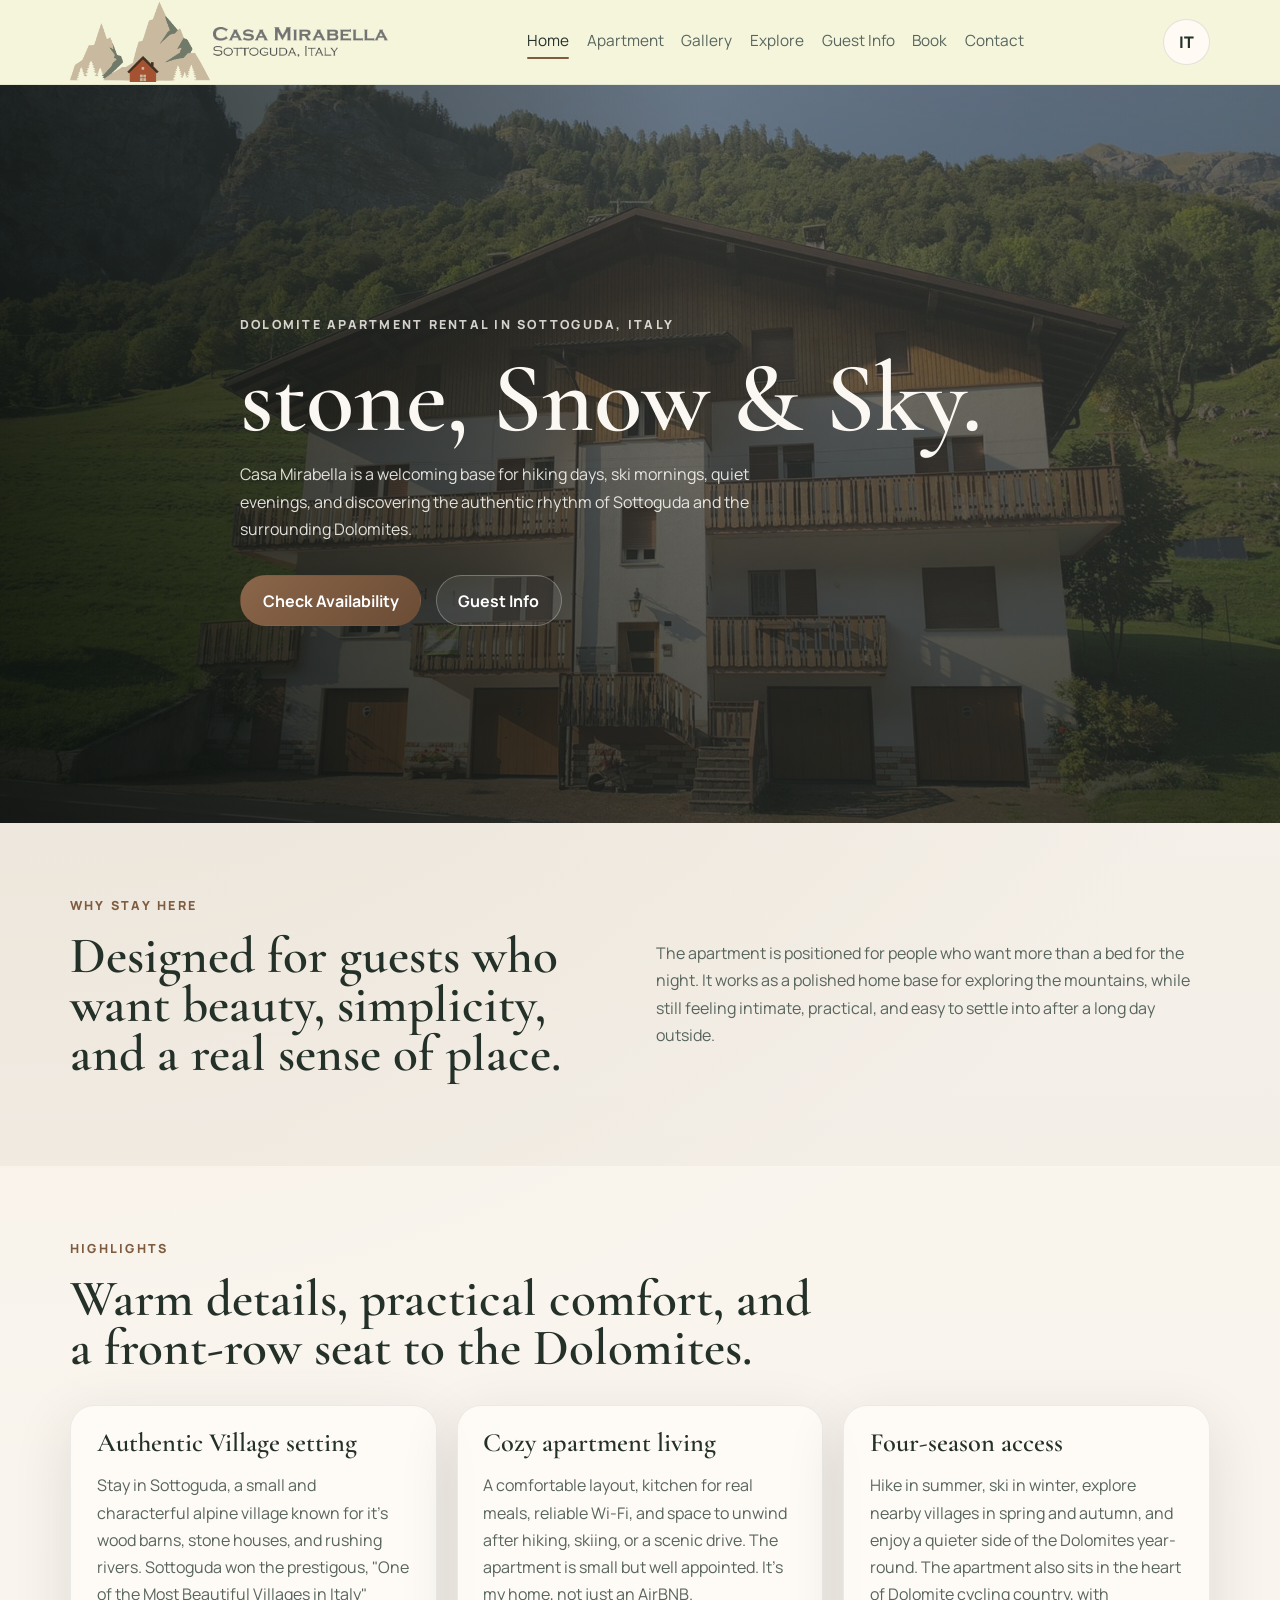
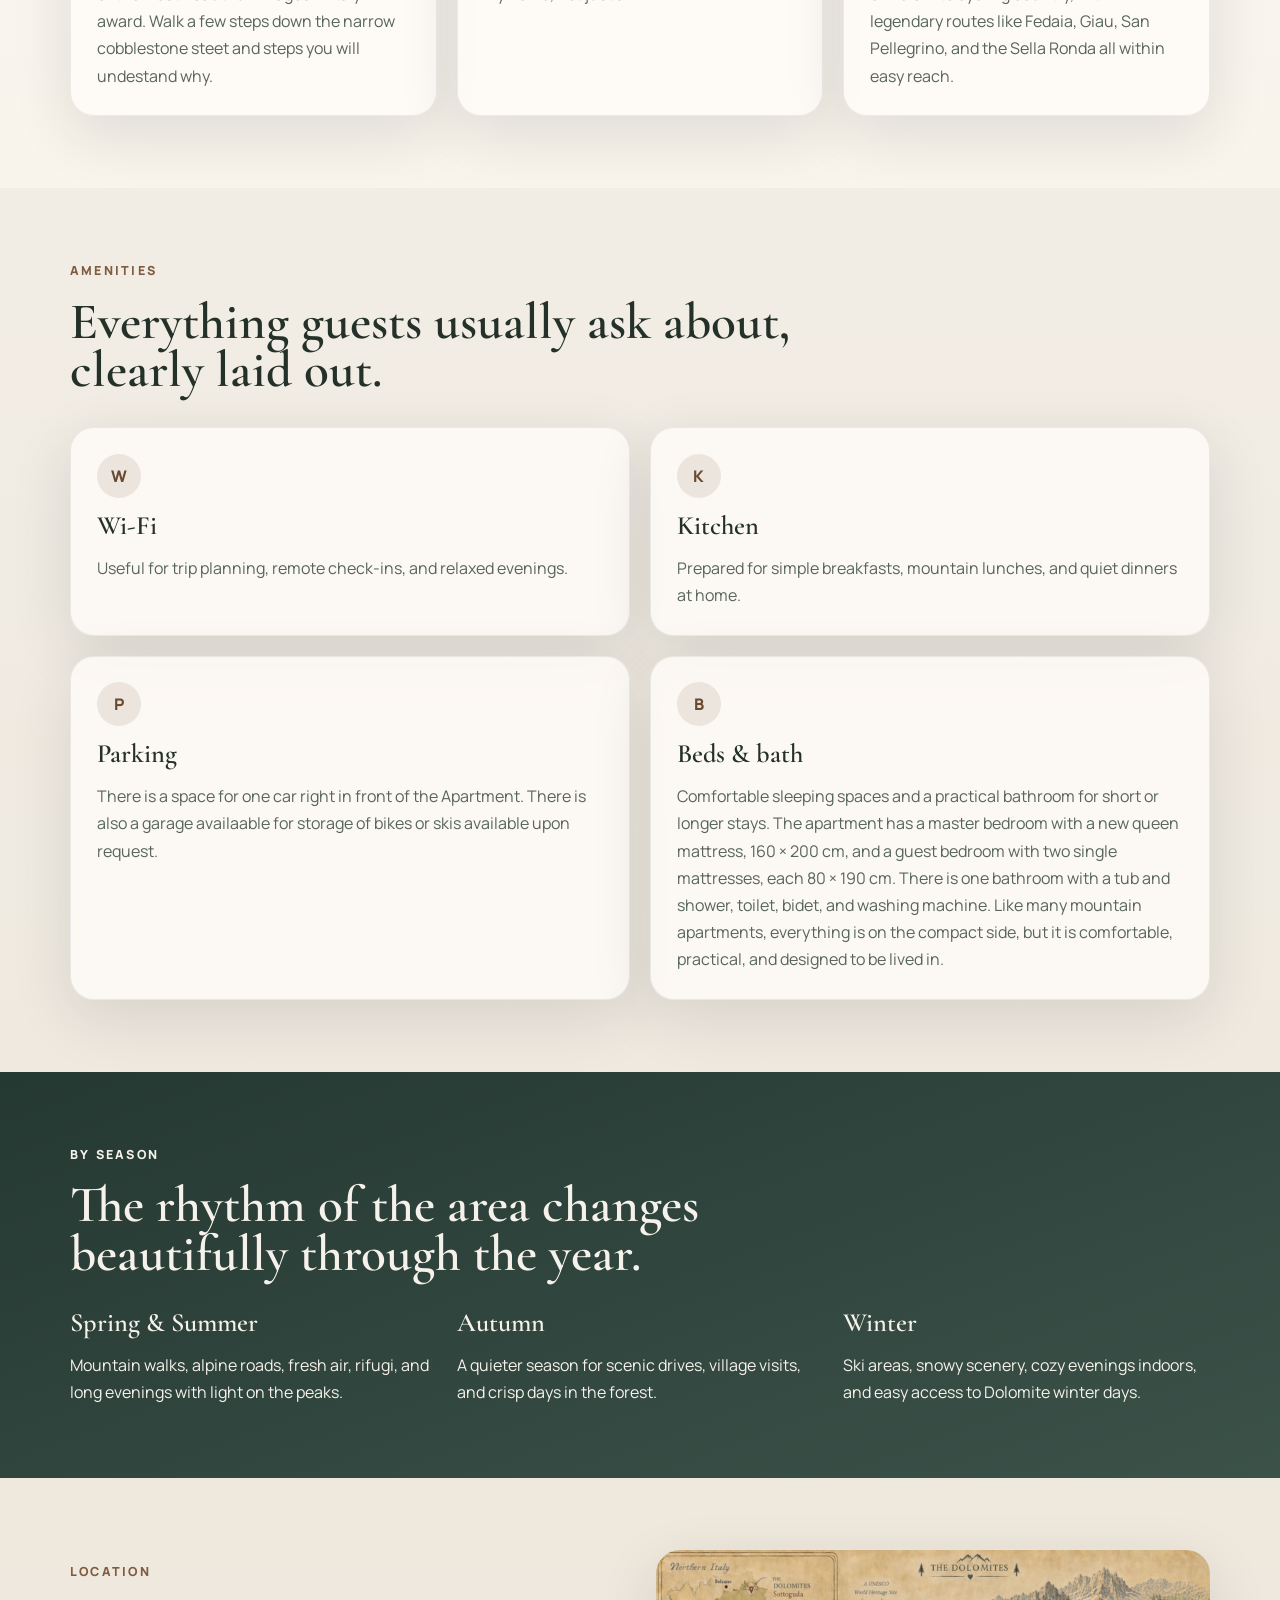
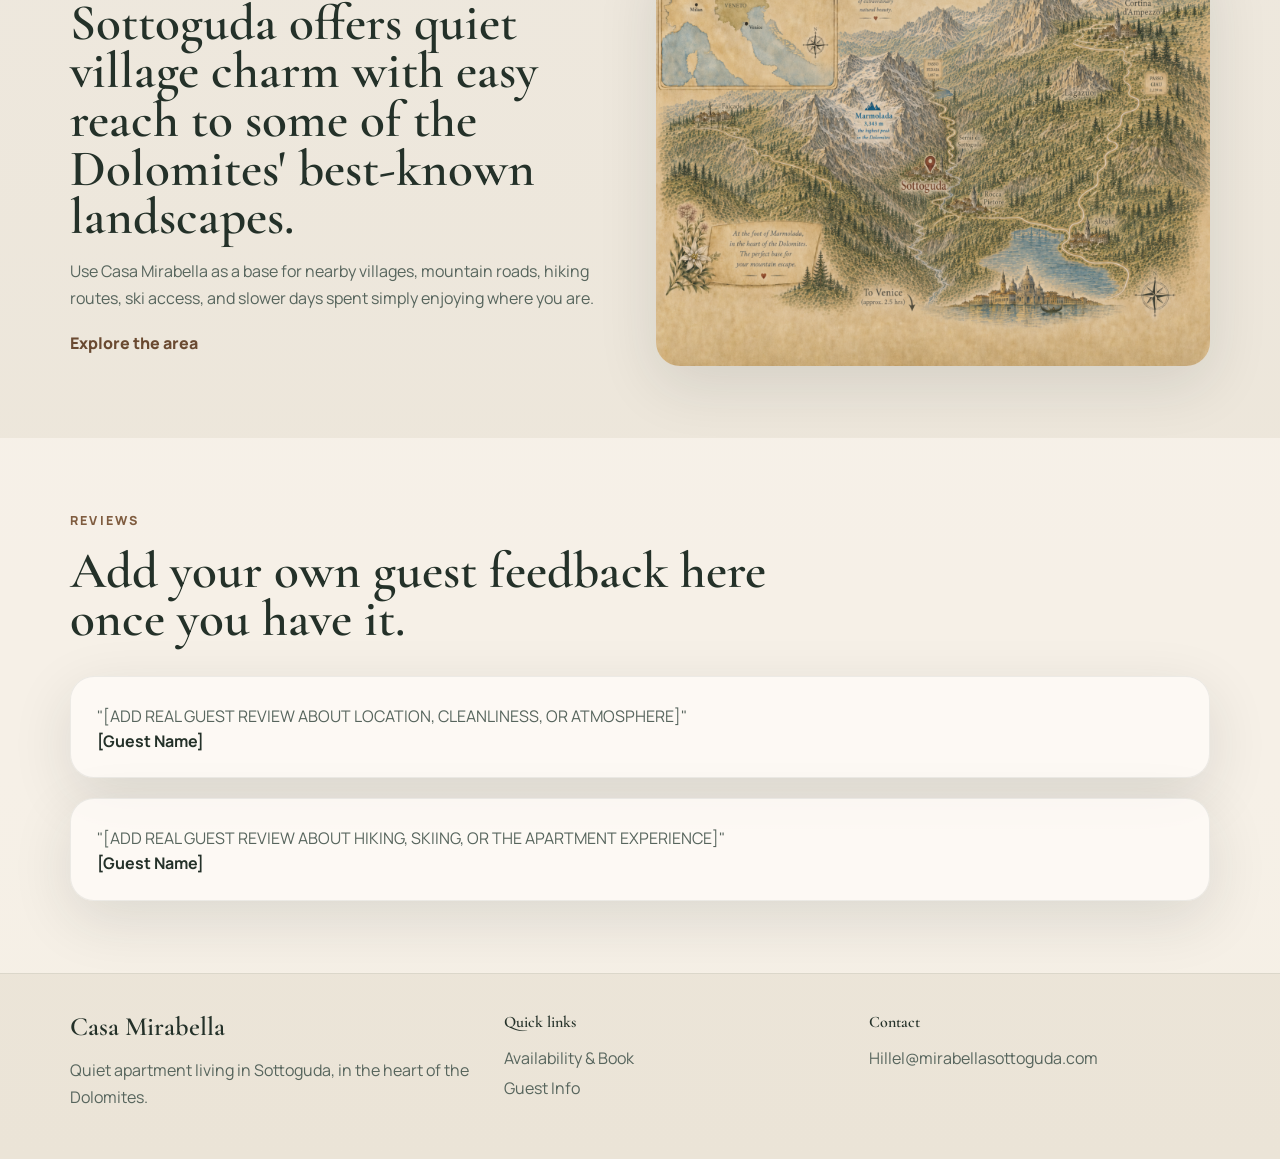
==== commit 54c6e36d: "Lowercase homepage stone heading" ====
--- a/index.html
+++ b/index.html
@@ -44,7 +44,7 @@
       <div class="hero-overlay"></div>
       <div class="container hero-content">
         <p class="eyebrow"><span class="lang lang-en">Dolomite apartment rental in Sottoguda, Italy</span><span class="lang lang-it">Appartamento in affitto a Sottoguda, Dolomiti</span></p>
-        <h1><span class="lang lang-en">Stone, Snow & Sky.</span><span class="lang lang-it">Un rifugio di montagna tra pietra, neve e cielo.</span></h1>
+        <h1><span class="lang lang-en">stone, Snow & Sky.</span><span class="lang lang-it">Un rifugio di montagna tra pietra, neve e cielo.</span></h1>
         <p class="hero-text"><span class="lang lang-en">Casa Mirabella is a welcoming base for hiking days, ski mornings, quiet evenings, and discovering the authentic rhythm of Sottoguda and the surrounding Dolomites.</span><span class="lang lang-it">Casa Mirabella e una base accogliente per giornate di trekking, mattine sugli sci, serate tranquille e per scoprire il ritmo autentico di Sottoguda e delle Dolomiti.</span></p>
         <div class="hero-actions">
           <a class="button button-primary" href="book.html"><span class="lang lang-en">Check Availability</span><span class="lang lang-it">Controlla Disponibilita</span></a>
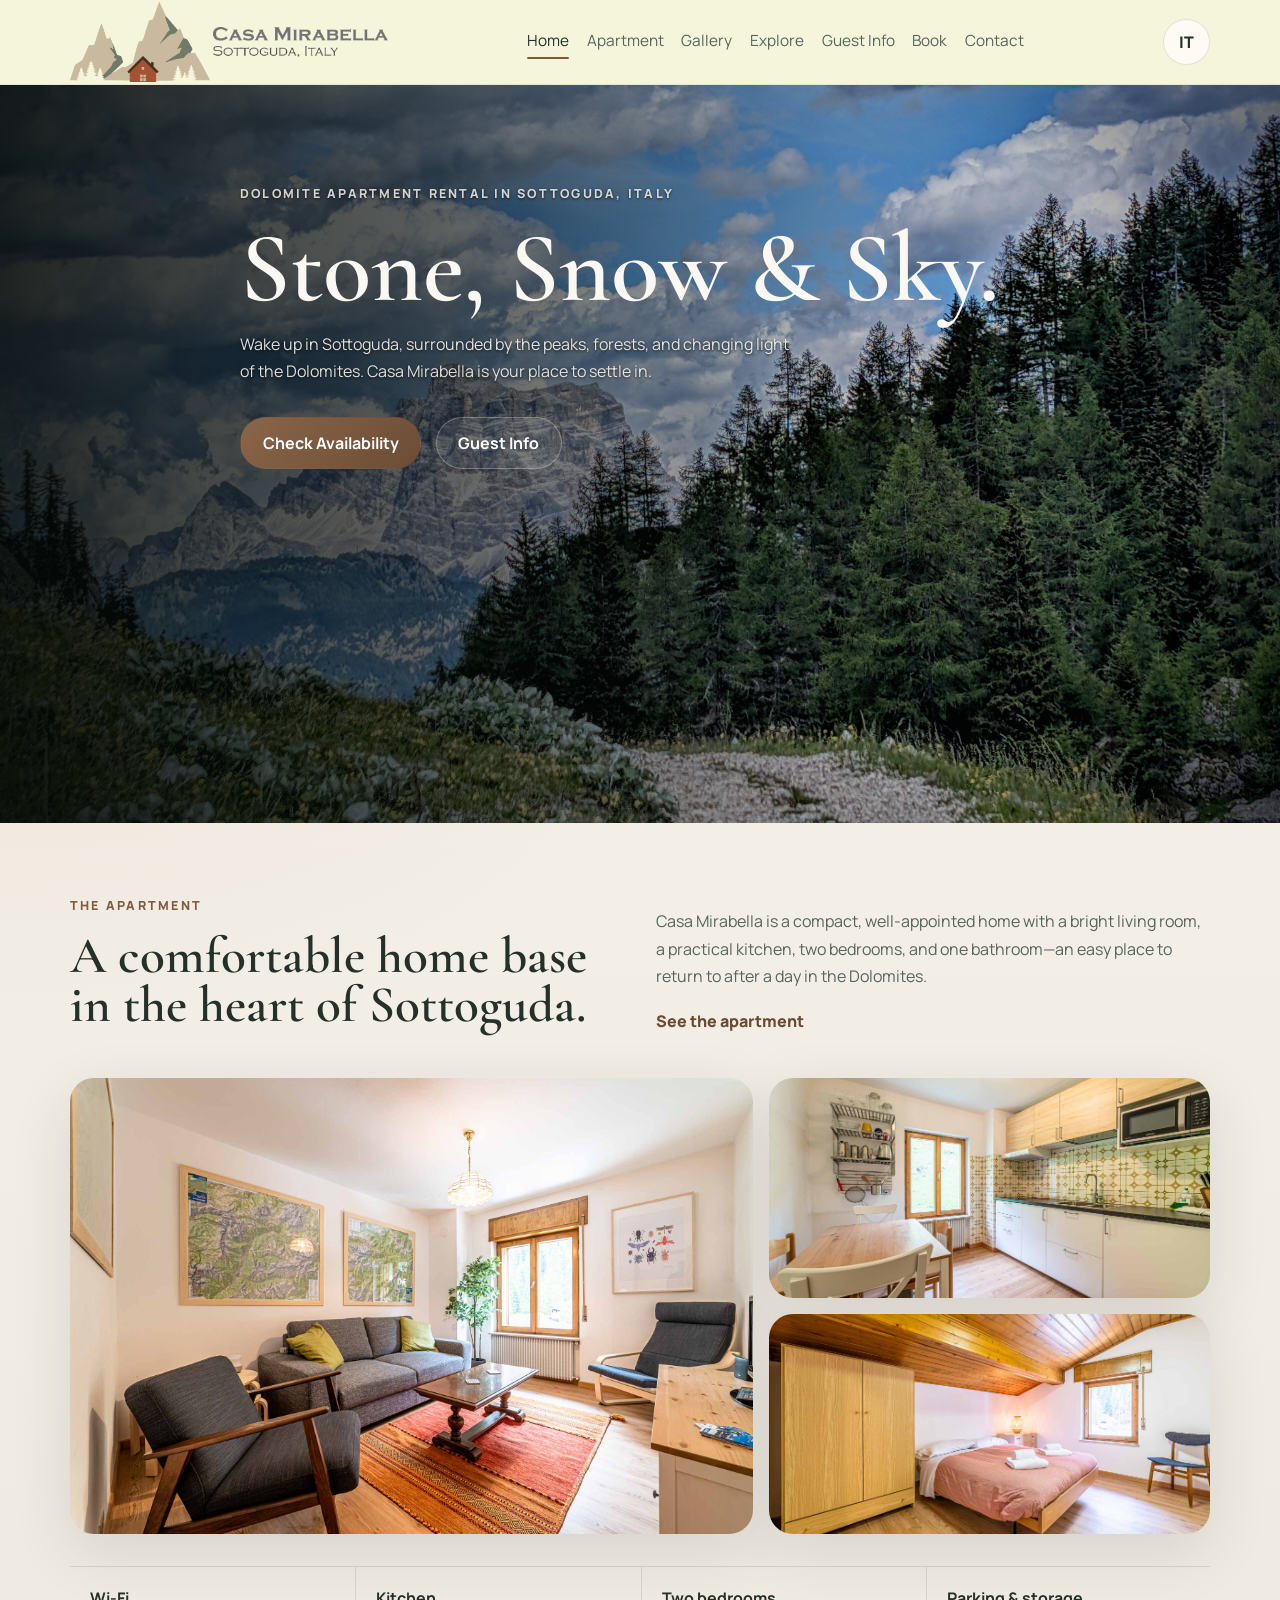
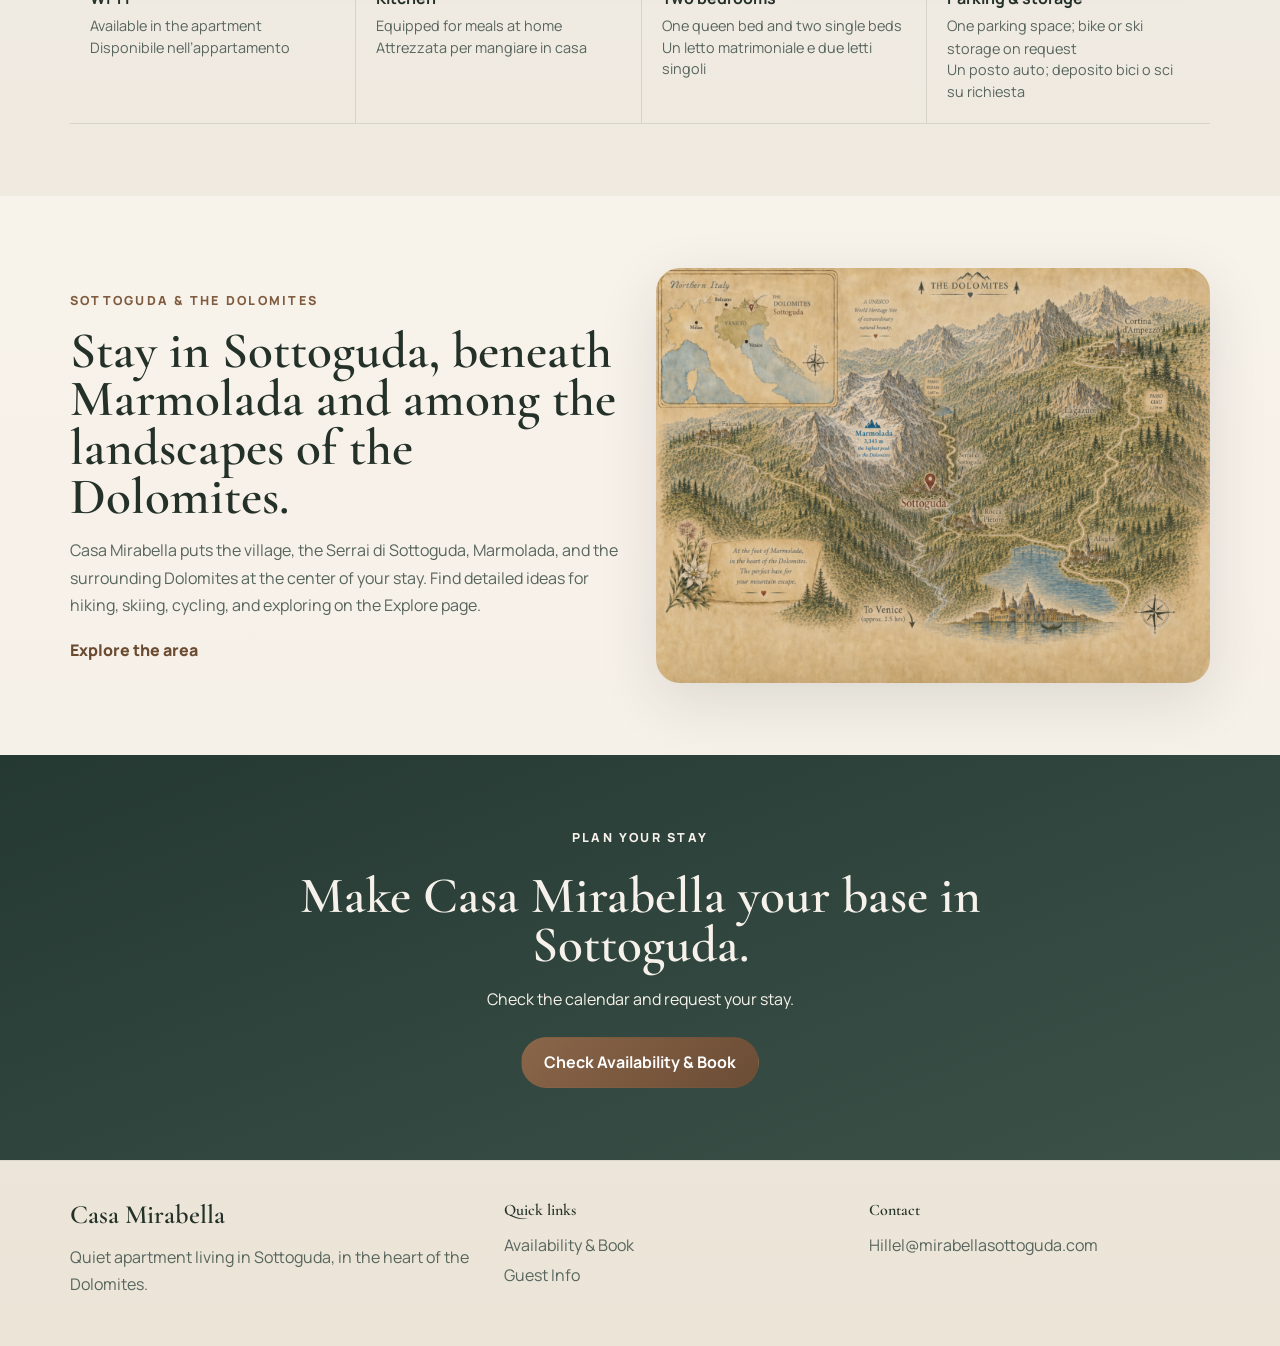
==== commit 1ea96240: "Refine homepage and add Dolomites hero" ====
--- a/index.html
+++ b/index.html
@@ -20,9 +20,7 @@
           <img class="brand-tagline" src="photos/Sottoguda-Italy.png" alt="Sottoguda, Italy">
         </span>
       </a>
-      <button class="nav-toggle" type="button" aria-expanded="false" aria-controls="site-nav">
-        <span></span><span></span><span></span>
-      </button>
+      <button class="nav-toggle" type="button" aria-expanded="false" aria-controls="site-nav"><span></span><span></span><span></span></button>
       <nav id="site-nav" class="site-nav" aria-label="Main navigation">
         <a href="index.html" class="active"><span class="lang lang-en">Home</span><span class="lang lang-it">Home</span></a>
         <a href="apartment.html"><span class="lang lang-en">Apartment</span><span class="lang lang-it">Appartamento</span></a>
@@ -38,110 +36,64 @@
 
   <main>
     <section class="hero hero-home">
-      <div class="hero-media">
-        <img src="photos/apartment/building.jpg" alt="Exterior of Casa Mirabella in Sottoguda">
-      </div>
+      <div class="hero-media"><img src="hero.jpg" alt="Dolomite mountain landscape near Casa Mirabella"></div>
       <div class="hero-overlay"></div>
       <div class="container hero-content">
         <p class="eyebrow"><span class="lang lang-en">Dolomite apartment rental in Sottoguda, Italy</span><span class="lang lang-it">Appartamento in affitto a Sottoguda, Dolomiti</span></p>
-        <h1><span class="lang lang-en">stone, Snow & Sky.</span><span class="lang lang-it">Un rifugio di montagna tra pietra, neve e cielo.</span></h1>
-        <p class="hero-text"><span class="lang lang-en">Casa Mirabella is a welcoming base for hiking days, ski mornings, quiet evenings, and discovering the authentic rhythm of Sottoguda and the surrounding Dolomites.</span><span class="lang lang-it">Casa Mirabella e una base accogliente per giornate di trekking, mattine sugli sci, serate tranquille e per scoprire il ritmo autentico di Sottoguda e delle Dolomiti.</span></p>
+        <h1><span class="lang lang-en">Stone, Snow & Sky.</span><span class="lang lang-it">Pietra, neve e cielo.</span></h1>
+        <p class="hero-text"><span class="lang lang-en">Wake up in Sottoguda, surrounded by the peaks, forests, and changing light of the Dolomites. Casa Mirabella is your place to settle in.</span><span class="lang lang-it">Svegliati a Sottoguda, tra le cime, i boschi e la luce mutevole delle Dolomiti. Casa Mirabella è il tuo punto di partenza.</span></p>
         <div class="hero-actions">
-          <a class="button button-primary" href="book.html"><span class="lang lang-en">Check Availability</span><span class="lang lang-it">Controlla Disponibilita</span></a>
+          <a class="button button-primary" href="book.html"><span class="lang lang-en">Check Availability</span><span class="lang lang-it">Controlla disponibilità</span></a>
           <a class="button button-secondary" href="guest-info.html"><span class="lang lang-en">Guest Info</span><span class="lang lang-it">Info Ospiti</span></a>
         </div>
       </div>
     </section>
 
-    <section class="section">
-      <div class="container intro-grid">
-        <div>
-          <p class="eyebrow"><span class="lang lang-en">Why stay here</span><span class="lang lang-it">Perche scegliere Casa Mirabella</span></p>
-          <h2><span class="lang lang-en">Designed for guests who want beauty, simplicity, and a real sense of place.</span><span class="lang lang-it">Pensata per chi cerca bellezza, semplicita e un vero senso del luogo.</span></h2>
+    <section class="section home-apartment">
+      <div class="container">
+        <div class="intro-grid home-apartment-intro">
+          <div>
+            <p class="eyebrow"><span class="lang lang-en">The apartment</span><span class="lang lang-it">L’appartamento</span></p>
+            <h2><span class="lang lang-en">A comfortable home base in the heart of Sottoguda.</span><span class="lang lang-it">Una casa accogliente nel cuore di Sottoguda.</span></h2>
+          </div>
+          <div class="rich-text">
+            <p class="lang lang-en">Casa Mirabella is a compact, well-appointed home with a bright living room, a practical kitchen, two bedrooms, and one bathroom—an easy place to return to after a day in the Dolomites.</p>
+            <p class="lang lang-it">Casa Mirabella è una casa raccolta e ben attrezzata, con soggiorno luminoso, cucina funzionale, due camere e un bagno: un luogo semplice in cui tornare dopo una giornata nelle Dolomiti.</p>
+            <a class="text-link" href="apartment.html"><span class="lang lang-en">See the apartment</span><span class="lang lang-it">Scopri l’appartamento</span></a>
+          </div>
         </div>
-        <div class="rich-text">
-          <p class="lang lang-en">The apartment is positioned for people who want more than a bed for the night. It works as a polished home base for exploring the mountains, while still feeling intimate, practical, and easy to settle into after a long day outside.</p>
-          <p class="lang lang-it">L'appartamento e pensato per chi desidera piu di un semplice posto dove dormire. E una base curata per vivere la montagna, rimanendo allo stesso tempo intimo, pratico e facile da abitare dopo una lunga giornata all'aperto.</p>
+        <div class="home-photo-grid">
+          <a class="home-photo home-photo-feature" href="gallery.html"><img src="photos/apartment/livingroom.jpg" alt="Casa Mirabella living room"></a>
+          <a class="home-photo" href="gallery.html"><img src="photos/apartment/kitchen.jpg" alt="Casa Mirabella kitchen"></a>
+          <a class="home-photo" href="gallery.html"><img src="photos/apartment/master.jpg" alt="Casa Mirabella main bedroom"></a>
+        </div>
+        <div class="home-amenities" aria-label="Apartment amenities">
+          <div><strong>Wi-Fi</strong><span class="lang lang-en">Available in the apartment</span><span class="lang lang-it">Disponibile nell’appartamento</span></div>
+          <div><strong><span class="lang lang-en">Kitchen</span><span class="lang lang-it">Cucina</span></strong><span class="lang lang-en">Equipped for meals at home</span><span class="lang lang-it">Attrezzata per mangiare in casa</span></div>
+          <div><strong><span class="lang lang-en">Two bedrooms</span><span class="lang lang-it">Due camere</span></strong><span class="lang lang-en">One queen bed and two single beds</span><span class="lang lang-it">Un letto matrimoniale e due letti singoli</span></div>
+          <div><strong><span class="lang lang-en">Parking & storage</span><span class="lang lang-it">Parcheggio e deposito</span></strong><span class="lang lang-en">One parking space; bike or ski storage on request</span><span class="lang lang-it">Un posto auto; deposito bici o sci su richiesta</span></div>
         </div>
       </div>
     </section>
 
     <section class="section section-soft">
-      <div class="container">
-        <div class="section-heading">
-          <p class="eyebrow"><span class="lang lang-en">Highlights</span><span class="lang lang-it">Punti di forza</span></p>
-          <h2><span class="lang lang-en">Warm details, practical comfort, and a front-row seat to the Dolomites.</span><span class="lang lang-it">Dettagli caldi, comfort pratico e una vista privilegiata sulle Dolomiti.</span></h2>
+      <div class="container location-band">
+        <div class="location-copy">
+          <p class="eyebrow"><span class="lang lang-en">Sottoguda & the Dolomites</span><span class="lang lang-it">Sottoguda e le Dolomiti</span></p>
+          <h2><span class="lang lang-en">Stay in Sottoguda, beneath Marmolada and among the landscapes of the Dolomites.</span><span class="lang lang-it">Soggiorna a Sottoguda, ai piedi della Marmolada e tra i paesaggi delle Dolomiti.</span></h2>
+          <p><span class="lang lang-en">Casa Mirabella puts the village, the Serrai di Sottoguda, Marmolada, and the surrounding Dolomites at the center of your stay. Find detailed ideas for hiking, skiing, cycling, and exploring on the Explore page.</span><span class="lang lang-it">Casa Mirabella mette al centro del soggiorno il borgo, i Serrai di Sottoguda, la Marmolada e le Dolomiti circostanti. Nella pagina Dintorni trovi idee per trekking, sci, ciclismo ed escursioni.</span></p>
+          <a class="text-link" href="explore.html"><span class="lang lang-en">Explore the area</span><span class="lang lang-it">Scopri la zona</span></a>
         </div>
-        <div class="card-grid three-up">
-          <article class="info-card">
-            <h3><span class="lang lang-en">Authentic Village setting</span><span class="lang lang-it">Nel cuore del borgo</span></h3>
-            <p><span class="lang lang-en">Stay in Sottoguda, a small and characterful alpine village known for it's wood barns, stone houses, and rushing rivers. Sottoguda won the prestigous, "One of the Most Beautiful Villages in Italy" award. Walk a few steps down the narrow cobblestone steet and steps you will undestand why.</span><span class="lang lang-it">Soggiorna a Sottoguda, piccolo borgo alpino ricco di carattere, noto per le case in pietra, il paesaggio montano e il ritmo tranquillo.</span></p>
-          </article>
-          <article class="info-card">
-            <h3><span class="lang lang-en">Cozy apartment living</span><span class="lang lang-it">Comfort di casa</span></h3>
-            <p><span class="lang lang-en">A comfortable layout, kitchen for real meals, reliable Wi-Fi, and space to unwind after hiking, skiing, or a scenic drive. The apartment is small but well appointed. It's my home, not just an AirBNB.</span><span class="lang lang-it">Una disposizione comoda, cucina per veri pasti, Wi-Fi affidabile e spazio per rilassarsi dopo trekking, sci o una giornata panoramica.</span></p>
-          </article>
-          <article class="info-card">
-            <h3><span class="lang lang-en">Four-season access</span><span class="lang lang-it">Quattro stagioni</span></h3>
-            <p><span class="lang lang-en">Hike in summer, ski in winter, explore nearby villages in spring and autumn, and enjoy a quieter side of the Dolomites year-round. The apartment also sits in the heart of Dolomite cycling country, with legendary routes like Fedaia, Giau, San Pellegrino, and the Sella Ronda all within easy reach.</span><span class="lang lang-it">Trekking in estate, sci in inverno, borghi in primavera e autunno, con un'esperienza dolomitica piu tranquilla tutto l'anno.</span></p>
-          </article>
-        </div>
+        <div class="location-map"><img src="photos/area/artistic_map.png" alt="Illustrated map of Sottoguda and the surrounding Dolomites"></div>
       </div>
     </section>
 
-    <section class="section">
+    <section class="section section-dark home-booking-cta">
       <div class="container">
-        <div class="section-heading">
-          <p class="eyebrow"><span class="lang lang-en">Amenities</span><span class="lang lang-it">Servizi</span></p>
-          <h2><span class="lang lang-en">Everything guests usually ask about, clearly laid out.</span><span class="lang lang-it">Tutto quello che gli ospiti chiedono piu spesso, spiegato con chiarezza.</span></h2>
-        </div>
-        <div class="amenity-grid">
-          <article class="amenity-card"><span class="amenity-icon">W</span><h3>Wi-Fi</h3><p><span class="lang lang-en">Useful for trip planning, remote check-ins, and relaxed evenings.</span><span class="lang lang-it">Utile per pianificare il viaggio, check-in da remoto e serate tranquille.</span></p></article>
-          <article class="amenity-card"><span class="amenity-icon">K</span><h3><span class="lang lang-en">Kitchen</span><span class="lang lang-it">Cucina</span></h3><p><span class="lang lang-en">Prepared for simple breakfasts, mountain lunches, and quiet dinners at home.</span><span class="lang lang-it">Pensata per colazioni semplici, pranzi di montagna e cene tranquille in appartamento.</span></p></article>
-          <article class="amenity-card"><span class="amenity-icon">P</span><h3><span class="lang lang-en">Parking</span><span class="lang lang-it">Parcheggio</span></h3><p><span class="lang lang-en">There is a space for one car right in front of the Apartment. There is also a garage availaable for storage of bikes or skis available upon request.</span><span class="lang lang-it">Inserisci qui i dettagli precisi del parcheggio: [AGGIUNGI DETTAGLI PARCHEGGIO].</span></p></article>
-          <article class="amenity-card"><span class="amenity-icon">B</span><h3><span class="lang lang-en">Beds & bath</span><span class="lang lang-it">Letti e bagno</span></h3><p><span class="lang lang-en">Comfortable sleeping spaces and a practical bathroom for short or longer stays.
-
-The apartment has a master bedroom with a new queen mattress, 160 × 200 cm, and a guest bedroom with two single mattresses, each 80 × 190 cm. There is one bathroom with a tub and shower, toilet, bidet, and washing machine. Like many mountain apartments, everything is on the compact side, but it is comfortable, practical, and designed to be lived in.</span><span class="lang lang-it">Spazi notte confortevoli e un bagno pratico per soggiorni brevi o piu lunghi.</span></p></article>
-        </div>
-      </div>
-    </section>
-
-    <section class="section section-dark">
-      <div class="container">
-        <div class="section-heading">
-          <p class="eyebrow"><span class="lang lang-en">By season</span><span class="lang lang-it">Per stagione</span></p>
-          <h2><span class="lang lang-en">The rhythm of the area changes beautifully through the year.</span><span class="lang lang-it">Il ritmo della valle cambia con grande bellezza durante l'anno.</span></h2>
-        </div>
-        <div class="season-grid">
-          <article><h3><span class="lang lang-en">Spring & Summer</span><span class="lang lang-it">Primavera ed estate</span></h3><p><span class="lang lang-en">Mountain walks, alpine roads, fresh air, rifugi, and long evenings with light on the peaks.</span><span class="lang lang-it">Passeggiate in montagna, strade panoramiche, aria fresca, rifugi e lunghe serate con luce sulle cime.</span></p></article>
-          <article><h3><span class="lang lang-en">Autumn</span><span class="lang lang-it">Autunno</span></h3><p><span class="lang lang-en">A quieter season for scenic drives, village visits, and crisp days in the forest.</span><span class="lang lang-it">Una stagione piu tranquilla per strade panoramiche, visite ai borghi e giornate limpide nei boschi.</span></p></article>
-          <article><h3><span class="lang lang-en">Winter</span><span class="lang lang-it">Inverno</span></h3><p><span class="lang lang-en">Ski areas, snowy scenery, cozy evenings indoors, and easy access to Dolomite winter days.</span><span class="lang lang-it">Comprensori sciistici, paesaggi innevati, serate raccolte in casa e facile accesso alle giornate invernali dolomitiche.</span></p></article>
-        </div>
-      </div>
-    </section>
-
-    <section class="section">
-      <div class="container location-band">
-        <div class="location-copy">
-          <p class="eyebrow"><span class="lang lang-en">Location</span><span class="lang lang-it">Posizione</span></p>
-          <h2><span class="lang lang-en">Sottoguda offers quiet village charm with easy reach to some of the Dolomites' best-known landscapes.</span><span class="lang lang-it">Sottoguda unisce il fascino di un borgo tranquillo alla comodita di raggiungere alcuni dei paesaggi piu celebri delle Dolomiti.</span></h2>
-          <p><span class="lang lang-en">Use Casa Mirabella as a base for nearby villages, mountain roads, hiking routes, ski access, and slower days spent simply enjoying where you are.</span><span class="lang lang-it">Usa Casa Mirabella come base per borghi vicini, passi di montagna, sentieri, sci e giornate piu lente da vivere semplicemente sul posto.</span></p>
-          <a class="text-link" href="explore.html"><span class="lang lang-en">Explore the area</span><span class="lang lang-it">Scopri la zona</span></a>
-        </div>
-        <div class="location-map"><img src="photos/area/artistic_map.png" alt="Placeholder map for Sottoguda and the surrounding area"></div>
-      </div>
-    </section>
-
-    <section class="section section-soft">
-      <div class="container">
-        <div class="section-heading">
-          <p class="eyebrow"><span class="lang lang-en">Reviews</span><span class="lang lang-it">Recensioni</span></p>
-          <h2><span class="lang lang-en">Add your own guest feedback here once you have it.</span><span class="lang lang-it">Aggiungi qui i commenti reali degli ospiti quando li avrai.</span></h2>
-        </div>
-        <div class="card-grid testimonials">
-          <article class="testimonial"><p><span class="lang lang-en">"[ADD REAL GUEST REVIEW ABOUT LOCATION, CLEANLINESS, OR ATMOSPHERE]"</span><span class="lang lang-it">"[AGGIUNGI RECENSIONE REALE SU POSIZIONE, PULIZIA O ATMOSFERA]"</span></p><strong>[Guest Name]</strong></article>
-          <article class="testimonial"><p><span class="lang lang-en">"[ADD REAL GUEST REVIEW ABOUT HIKING, SKIING, OR THE APARTMENT EXPERIENCE]"</span><span class="lang lang-it">"[AGGIUNGI RECENSIONE REALE SU TREKKING, SCI O ESPERIENZA IN APPARTAMENTO]"</span></p><strong>[Guest Name]</strong></article>
-        </div>
+        <p class="eyebrow"><span class="lang lang-en">Plan your stay</span><span class="lang lang-it">Organizza il soggiorno</span></p>
+        <h2><span class="lang lang-en">Make Casa Mirabella your base in Sottoguda.</span><span class="lang lang-it">Scegli Casa Mirabella come base a Sottoguda.</span></h2>
+        <p><span class="lang lang-en">Check the calendar and request your stay.</span><span class="lang lang-it">Controlla il calendario e richiedi il tuo soggiorno.</span></p>
+        <a class="button button-primary" href="book.html"><span class="lang lang-en">Check Availability & Book</span><span class="lang lang-it">Verifica disponibilità e prenota</span></a>
       </div>
     </section>
   </main>
@@ -149,11 +101,10 @@
   <footer class="site-footer">
     <div class="container footer-grid">
       <div><h3>Casa Mirabella</h3><p class="lang lang-en">Quiet apartment living in Sottoguda, in the heart of the Dolomites.</p><p class="lang lang-it">Un soggiorno tranquillo a Sottoguda, nel cuore delle Dolomiti.</p></div>
-      <div><h4><span class="lang lang-en">Quick links</span><span class="lang lang-it">Link rapidi</span></h4><a href="book.html"><span class="lang lang-en">Availability & Book</span><span class="lang lang-it">Disponibilita e Prenotazioni</span></a><a href="guest-info.html"><span class="lang lang-en">Guest Info</span><span class="lang lang-it">Info Ospiti</span></a></div>
+      <div><h4><span class="lang lang-en">Quick links</span><span class="lang lang-it">Link rapidi</span></h4><a href="book.html"><span class="lang lang-en">Availability & Book</span><span class="lang lang-it">Disponibilità e prenotazioni</span></a><a href="guest-info.html"><span class="lang lang-en">Guest Info</span><span class="lang lang-it">Info Ospiti</span></a></div>
       <div><h4><span class="lang lang-en">Contact</span><span class="lang lang-it">Contatti</span></h4><a href="contact.html#contact-form">Hillel@mirabellasottoguda.com</a></div>
     </div>
   </footer>
-
   <script src="script.js"></script>
 </body>
 </html>
--- a/style.css
+++ b/style.css
@@ -157,6 +157,22 @@
     linear-gradient(90deg, rgba(5, 10, 8, 0.75) 0%, rgba(5, 10, 8, 0.25) 55%, rgba(5, 10, 8, 0.35) 100%);
 }
 
+.hero-home .hero-media img {
+  opacity: 1;
+  object-position: 44% 50%;
+}
+
+.hero-home .hero-overlay {
+  background:
+    radial-gradient(ellipse 58% 72% at 24% 38%, rgba(5, 10, 8, 0.3) 0%, rgba(5, 10, 8, 0.14) 55%, transparent 100%),
+    linear-gradient(90deg, rgba(5, 10, 8, 0.76) 0%, rgba(5, 10, 8, 0.54) 32%, rgba(5, 10, 8, 0.14) 66%, rgba(5, 10, 8, 0.06) 100%),
+    linear-gradient(180deg, rgba(5, 10, 8, 0.12) 0%, rgba(5, 10, 8, 0.04) 58%, rgba(5, 10, 8, 0.28) 100%);
+}
+
+.hero-home .hero-content { transform: translateY(-16vh); }
+.hero-home .eyebrow,
+.hero-home .hero-text { text-shadow: 0 1px 3px rgba(0, 0, 0, 0.7); }
+
 .hero-content {
   position: relative;
   z-index: 1;
@@ -262,6 +278,39 @@
 .media-panel, .location-map { overflow: hidden; border-radius: var(--radius); box-shadow: var(--shadow); }
 .location-map { aspect-ratio: 4 / 3; }
 .media-panel img, .location-map img { width: 100%; height: 100%; object-fit: cover; }
+
+.home-apartment-intro { margin-bottom: 2rem; }
+.home-apartment-intro .text-link { display: inline-block; margin-top: 1.25rem; }
+.home-photo-grid {
+  display: grid;
+  grid-template-columns: 1.55fr 1fr;
+  grid-template-rows: repeat(2, 220px);
+  gap: 1rem;
+}
+.home-photo {
+  overflow: hidden;
+  border-radius: var(--radius);
+  box-shadow: var(--shadow);
+}
+.home-photo-feature { grid-row: 1 / 3; }
+.home-photo img { width: 100%; height: 100%; object-fit: cover; transition: transform 240ms ease; }
+.home-photo:hover img { transform: scale(1.02); }
+.home-amenities {
+  display: grid;
+  grid-template-columns: repeat(4, minmax(0, 1fr));
+  gap: 1px;
+  margin-top: 2rem;
+  border-block: 1px solid var(--line);
+}
+.home-amenities > div { padding: 1.25rem; }
+.home-amenities > div + div { border-left: 1px solid var(--line); }
+.home-amenities strong,
+.home-amenities > div > span { display: block; }
+.home-amenities strong { margin-bottom: 0.35rem; color: var(--text); }
+.home-amenities > div > span { color: var(--text-soft); font-size: 0.9rem; line-height: 1.5; }
+.home-booking-cta { text-align: center; }
+.home-booking-cta .container { max-width: 760px; }
+.home-booking-cta p { margin-bottom: 1.5rem; }
 .amenity-icon {
   width: 44px;
   height: 44px;
@@ -483,6 +532,11 @@
   .gallery-grid,
   .season-grid { grid-template-columns: 1fr; }
 
+  .home-amenities { grid-template-columns: repeat(2, minmax(0, 1fr)); }
+  .home-amenities > div + div { border-left: 0; }
+  .home-amenities > div:nth-child(even) { border-left: 1px solid var(--line); }
+  .home-amenities > div:nth-child(n + 3) { border-top: 1px solid var(--line); }
+
   h1 { font-size: clamp(2.8rem, 14vw, 4.5rem); }
   .hero { min-height: 74vh; }
   .calendar-months { grid-template-columns: 1fr; }
@@ -493,5 +547,18 @@
 @media (max-width: 640px) {
   .container { width: min(100vw - 1.2rem, 100%); }
   .hero-content, .page-hero { padding-top: 3rem; }
+  .hero-home .hero-media img { object-position: 40% 50%; }
+  .hero-home .hero-overlay {
+    background:
+      radial-gradient(ellipse 88% 66% at 30% 38%, rgba(5, 10, 8, 0.28) 0%, rgba(5, 10, 8, 0.12) 62%, transparent 100%),
+      linear-gradient(90deg, rgba(5, 10, 8, 0.7) 0%, rgba(5, 10, 8, 0.43) 72%, rgba(5, 10, 8, 0.12) 100%),
+      linear-gradient(180deg, rgba(5, 10, 8, 0.1) 0%, rgba(5, 10, 8, 0.08) 52%, rgba(5, 10, 8, 0.36) 100%);
+  }
+  .hero-home .hero-content { transform: translateY(-10vh); }
+  .home-photo-grid { grid-template-columns: 1fr; grid-template-rows: 280px 200px 200px; }
+  .home-photo-feature { grid-row: auto; }
+  .home-amenities { grid-template-columns: 1fr; }
+  .home-amenities > div:nth-child(even) { border-left: 0; }
+  .home-amenities > div:nth-child(n + 2) { border-top: 1px solid var(--line); }
   .section { padding: 3.4rem 0; }
 }
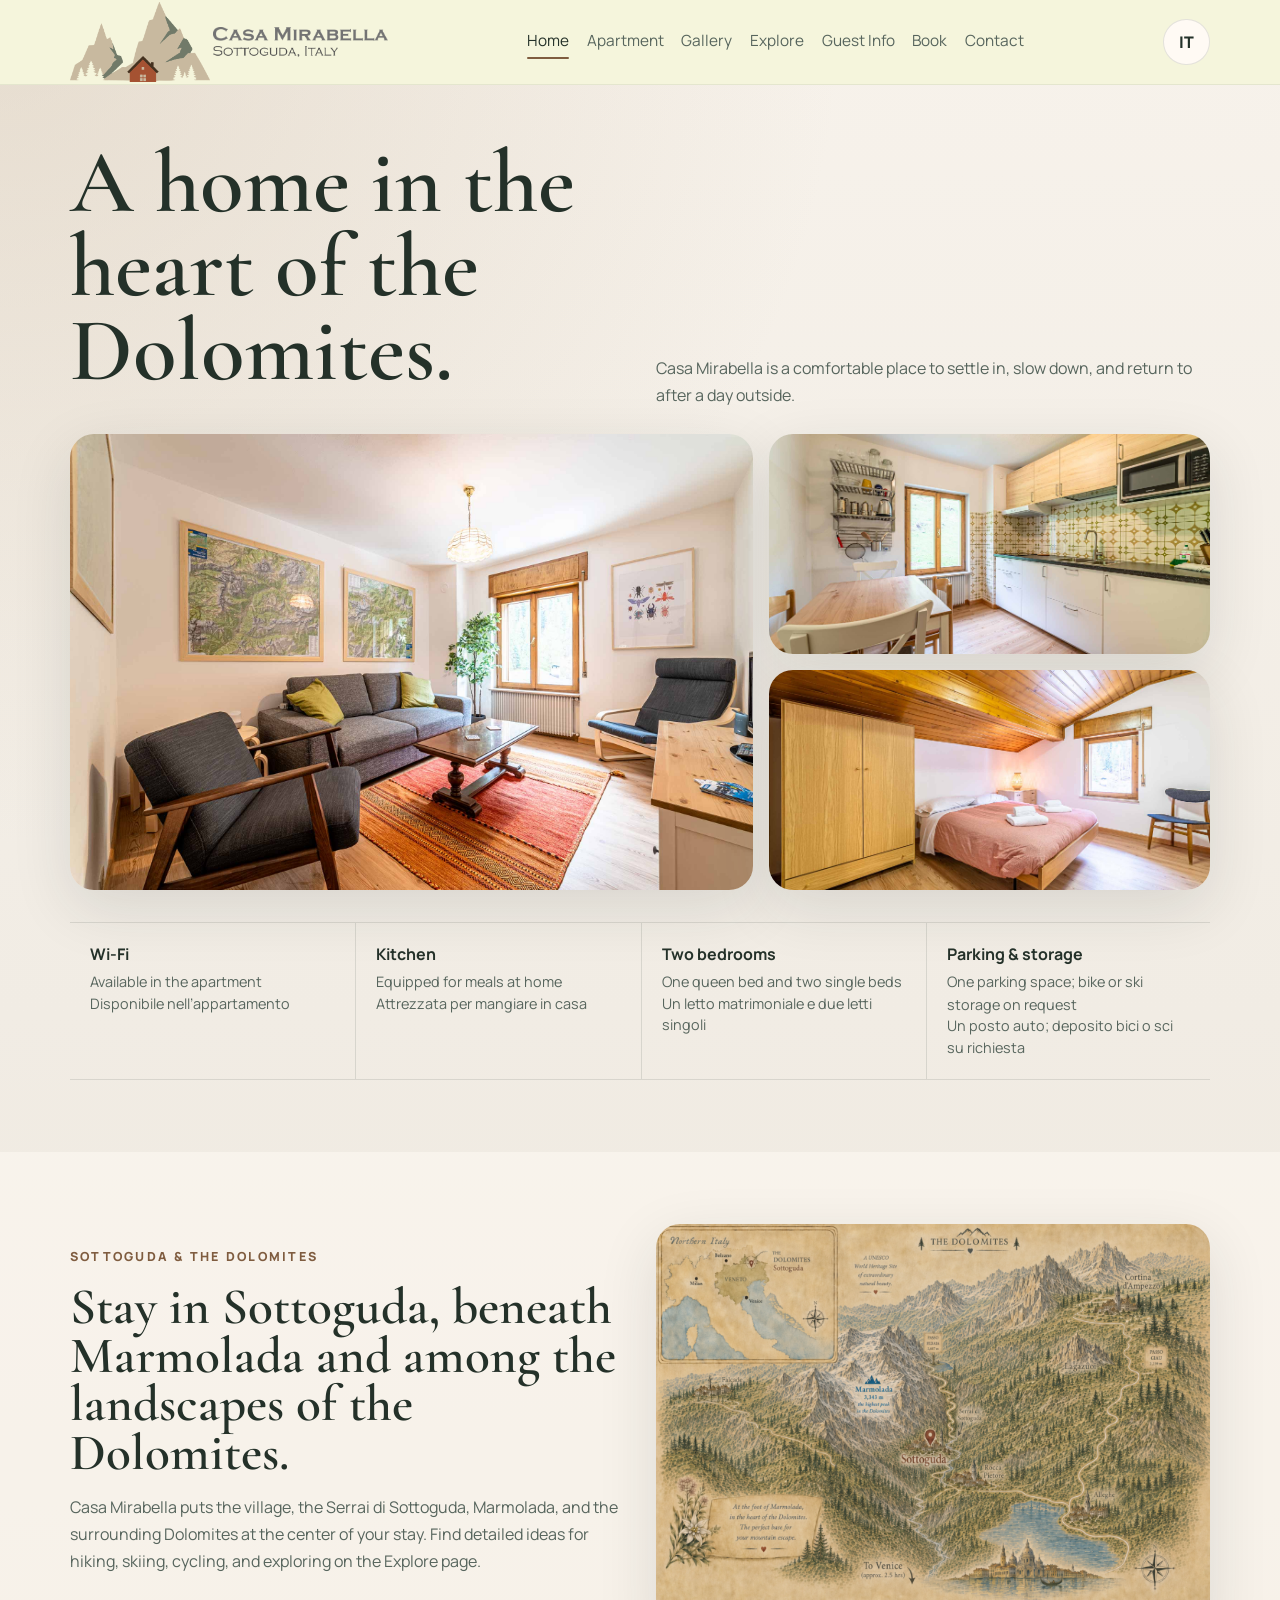
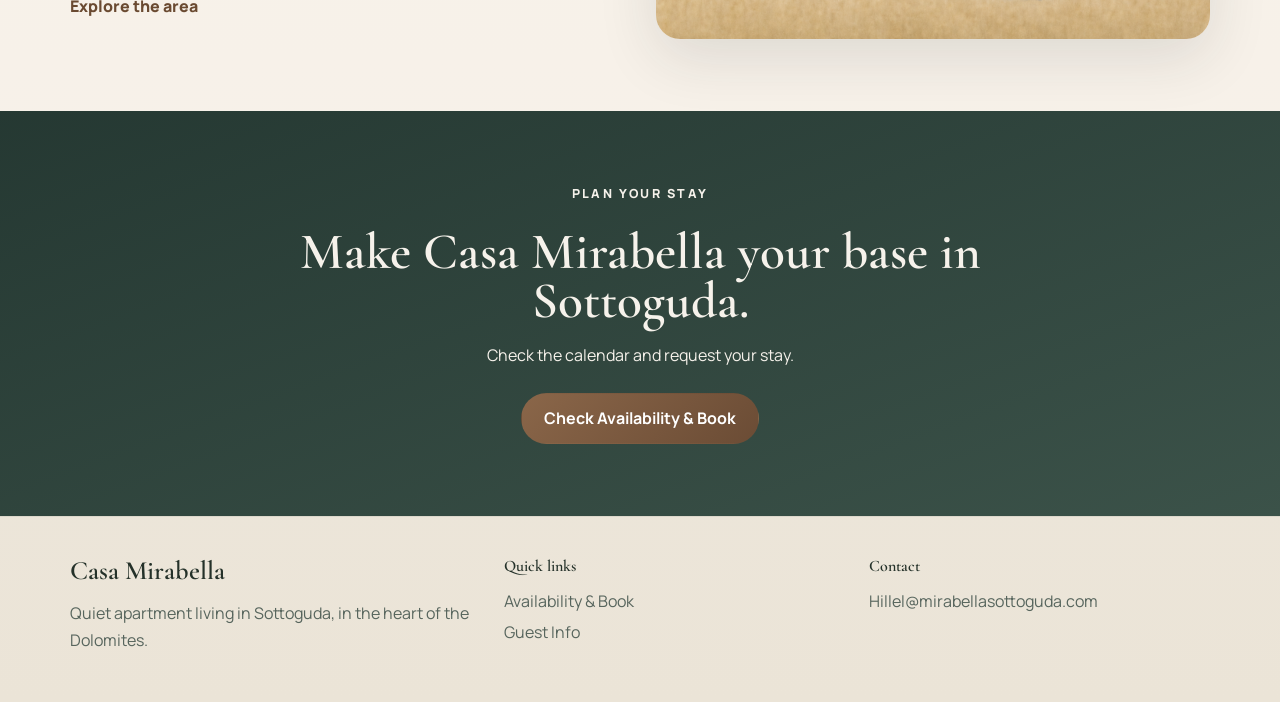
==== commit 4b0caae1: "Lead homepage with apartment photography" ====
--- a/index.html
+++ b/index.html
@@ -35,31 +35,15 @@
   </header>
 
   <main>
-    <section class="hero hero-home">
-      <div class="hero-media"><img src="hero.jpg" alt="Dolomite mountain landscape near Casa Mirabella"></div>
-      <div class="hero-overlay"></div>
-      <div class="container hero-content">
-        <p class="eyebrow"><span class="lang lang-en">Dolomite apartment rental in Sottoguda, Italy</span><span class="lang lang-it">Appartamento in affitto a Sottoguda, Dolomiti</span></p>
-        <h1><span class="lang lang-en">Stone, Snow & Sky.</span><span class="lang lang-it">Pietra, neve e cielo.</span></h1>
-        <p class="hero-text"><span class="lang lang-en">Wake up in Sottoguda, surrounded by the peaks, forests, and changing light of the Dolomites. Casa Mirabella is your place to settle in.</span><span class="lang lang-it">Svegliati a Sottoguda, tra le cime, i boschi e la luce mutevole delle Dolomiti. Casa Mirabella è il tuo punto di partenza.</span></p>
-        <div class="hero-actions">
-          <a class="button button-primary" href="book.html"><span class="lang lang-en">Check Availability</span><span class="lang lang-it">Controlla disponibilità</span></a>
-          <a class="button button-secondary" href="guest-info.html"><span class="lang lang-en">Guest Info</span><span class="lang lang-it">Info Ospiti</span></a>
-        </div>
-      </div>
-    </section>
-
-    <section class="section home-apartment">
+    <section class="section home-apartment home-apartment-first">
       <div class="container">
         <div class="intro-grid home-apartment-intro">
           <div>
-            <p class="eyebrow"><span class="lang lang-en">The apartment</span><span class="lang lang-it">L’appartamento</span></p>
-            <h2><span class="lang lang-en">A comfortable home base in the heart of Sottoguda.</span><span class="lang lang-it">Una casa accogliente nel cuore di Sottoguda.</span></h2>
+            <h1 class="home-title"><span class="lang lang-en">A home in the heart of the Dolomites.</span><span class="lang lang-it">Una casa nel cuore delle Dolomiti.</span></h1>
           </div>
           <div class="rich-text">
-            <p class="lang lang-en">Casa Mirabella is a compact, well-appointed home with a bright living room, a practical kitchen, two bedrooms, and one bathroom—an easy place to return to after a day in the Dolomites.</p>
-            <p class="lang lang-it">Casa Mirabella è una casa raccolta e ben attrezzata, con soggiorno luminoso, cucina funzionale, due camere e un bagno: un luogo semplice in cui tornare dopo una giornata nelle Dolomiti.</p>
-            <a class="text-link" href="apartment.html"><span class="lang lang-en">See the apartment</span><span class="lang lang-it">Scopri l’appartamento</span></a>
+            <p class="lang lang-en">Casa Mirabella is a comfortable place to settle in, slow down, and return to after a day outside.</p>
+            <p class="lang lang-it">Casa Mirabella è un luogo accogliente in cui fermarsi, rallentare e tornare dopo una giornata all’aperto.</p>
           </div>
         </div>
         <div class="home-photo-grid">
--- a/style.css
+++ b/style.css
@@ -157,22 +157,6 @@
     linear-gradient(90deg, rgba(5, 10, 8, 0.75) 0%, rgba(5, 10, 8, 0.25) 55%, rgba(5, 10, 8, 0.35) 100%);
 }
 
-.hero-home .hero-media img {
-  opacity: 1;
-  object-position: 44% 50%;
-}
-
-.hero-home .hero-overlay {
-  background:
-    radial-gradient(ellipse 58% 72% at 24% 38%, rgba(5, 10, 8, 0.3) 0%, rgba(5, 10, 8, 0.14) 55%, transparent 100%),
-    linear-gradient(90deg, rgba(5, 10, 8, 0.76) 0%, rgba(5, 10, 8, 0.54) 32%, rgba(5, 10, 8, 0.14) 66%, rgba(5, 10, 8, 0.06) 100%),
-    linear-gradient(180deg, rgba(5, 10, 8, 0.12) 0%, rgba(5, 10, 8, 0.04) 58%, rgba(5, 10, 8, 0.28) 100%);
-}
-
-.hero-home .hero-content { transform: translateY(-16vh); }
-.hero-home .eyebrow,
-.hero-home .hero-text { text-shadow: 0 1px 3px rgba(0, 0, 0, 0.7); }
-
 .hero-content {
   position: relative;
   z-index: 1;
@@ -279,8 +263,9 @@
 .location-map { aspect-ratio: 4 / 3; }
 .media-panel img, .location-map img { width: 100%; height: 100%; object-fit: cover; }
 
-.home-apartment-intro { margin-bottom: 2rem; }
-.home-apartment-intro .text-link { display: inline-block; margin-top: 1.25rem; }
+.home-apartment-first { padding-top: 3.5rem; }
+.home-title { font-size: clamp(3.4rem, 7vw, 5.8rem); line-height: 0.94; }
+.home-apartment-intro { margin-bottom: 1.5rem; align-items: end; }
 .home-photo-grid {
   display: grid;
   grid-template-columns: 1.55fr 1fr;
@@ -547,14 +532,7 @@
 @media (max-width: 640px) {
   .container { width: min(100vw - 1.2rem, 100%); }
   .hero-content, .page-hero { padding-top: 3rem; }
-  .hero-home .hero-media img { object-position: 40% 50%; }
-  .hero-home .hero-overlay {
-    background:
-      radial-gradient(ellipse 88% 66% at 30% 38%, rgba(5, 10, 8, 0.28) 0%, rgba(5, 10, 8, 0.12) 62%, transparent 100%),
-      linear-gradient(90deg, rgba(5, 10, 8, 0.7) 0%, rgba(5, 10, 8, 0.43) 72%, rgba(5, 10, 8, 0.12) 100%),
-      linear-gradient(180deg, rgba(5, 10, 8, 0.1) 0%, rgba(5, 10, 8, 0.08) 52%, rgba(5, 10, 8, 0.36) 100%);
-  }
-  .hero-home .hero-content { transform: translateY(-10vh); }
+  .home-apartment-first { padding-top: 2.5rem; }
   .home-photo-grid { grid-template-columns: 1fr; grid-template-rows: 280px 200px 200px; }
   .home-photo-feature { grid-row: auto; }
   .home-amenities { grid-template-columns: 1fr; }
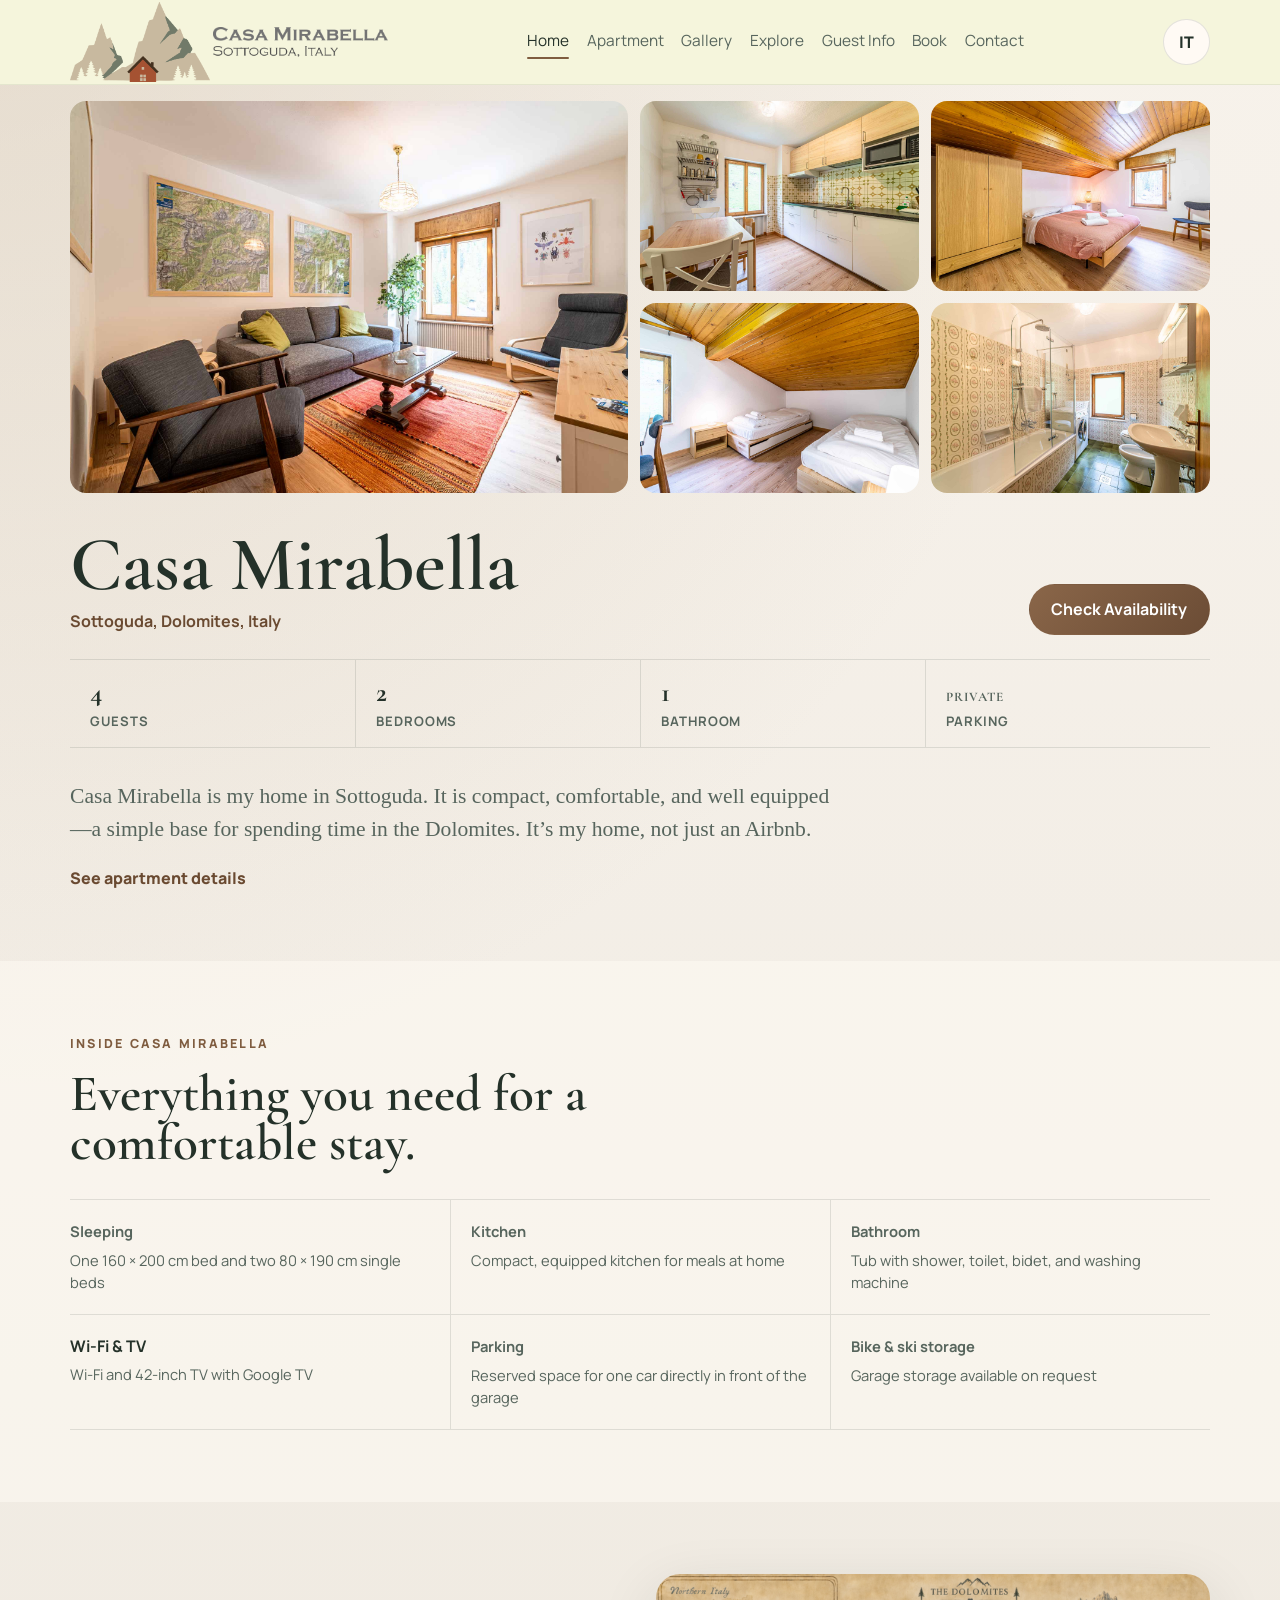
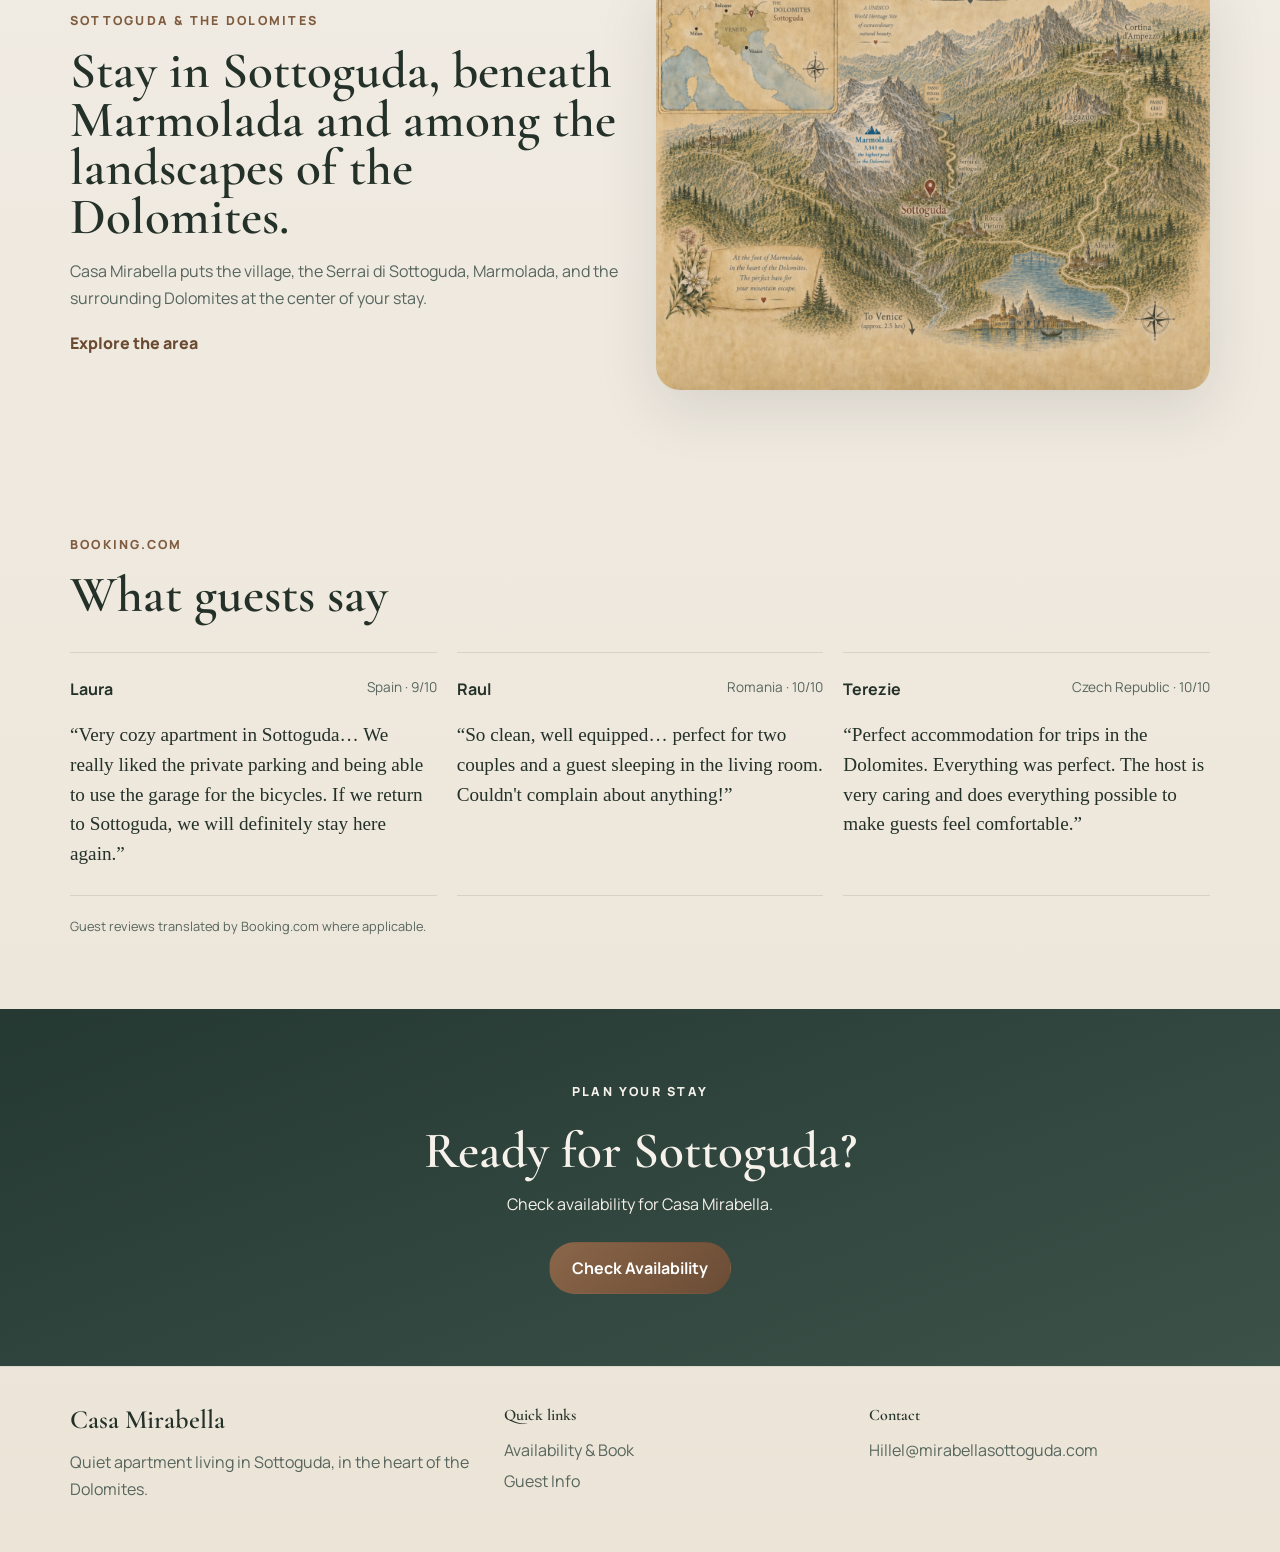
==== commit bb35f4a4: "Restructure homepage around property details" ====
--- a/index.html
+++ b/index.html
@@ -35,49 +35,97 @@
   </header>
 
   <main>
-    <section class="section home-apartment home-apartment-first">
+    <section class="home-property-opening" aria-labelledby="property-title">
       <div class="container">
-        <div class="intro-grid home-apartment-intro">
-          <div>
-            <h1 class="home-title"><span class="lang lang-en">A home in the heart of the Dolomites.</span><span class="lang lang-it">Una casa nel cuore delle Dolomiti.</span></h1>
-          </div>
-          <div class="rich-text">
-            <p class="lang lang-en">Casa Mirabella is a comfortable place to settle in, slow down, and return to after a day outside.</p>
-            <p class="lang lang-it">Casa Mirabella è un luogo accogliente in cui fermarsi, rallentare e tornare dopo una giornata all’aperto.</p>
-          </div>
-        </div>
-        <div class="home-photo-grid">
+        <div class="home-photo-grid" aria-label="Casa Mirabella apartment photos">
           <a class="home-photo home-photo-feature" href="gallery.html"><img src="photos/apartment/livingroom.jpg" alt="Casa Mirabella living room"></a>
           <a class="home-photo" href="gallery.html"><img src="photos/apartment/kitchen.jpg" alt="Casa Mirabella kitchen"></a>
           <a class="home-photo" href="gallery.html"><img src="photos/apartment/master.jpg" alt="Casa Mirabella main bedroom"></a>
+          <a class="home-photo" href="gallery.html"><img src="photos/apartment/guest.jpg" alt="Casa Mirabella twin bedroom"></a>
+          <a class="home-photo" href="gallery.html"><img src="photos/apartment/bath.jpg" alt="Casa Mirabella bathroom"></a>
         </div>
-        <div class="home-amenities" aria-label="Apartment amenities">
-          <div><strong>Wi-Fi</strong><span class="lang lang-en">Available in the apartment</span><span class="lang lang-it">Disponibile nell’appartamento</span></div>
-          <div><strong><span class="lang lang-en">Kitchen</span><span class="lang lang-it">Cucina</span></strong><span class="lang lang-en">Equipped for meals at home</span><span class="lang lang-it">Attrezzata per mangiare in casa</span></div>
-          <div><strong><span class="lang lang-en">Two bedrooms</span><span class="lang lang-it">Due camere</span></strong><span class="lang lang-en">One queen bed and two single beds</span><span class="lang lang-it">Un letto matrimoniale e due letti singoli</span></div>
-          <div><strong><span class="lang lang-en">Parking & storage</span><span class="lang lang-it">Parcheggio e deposito</span></strong><span class="lang lang-en">One parking space; bike or ski storage on request</span><span class="lang lang-it">Un posto auto; deposito bici o sci su richiesta</span></div>
+
+        <div class="property-heading">
+          <div>
+            <h1 id="property-title">Casa Mirabella</h1>
+            <p class="property-location"><span class="lang lang-en">Sottoguda, Dolomites, Italy</span><span class="lang lang-it">Sottoguda, Dolomiti, Italia</span></p>
+          </div>
+          <a class="button button-primary" href="book.html"><span class="lang lang-en">Check Availability</span><span class="lang lang-it">Controlla disponibilità</span></a>
+        </div>
+
+        <div class="property-facts" aria-label="Key property facts">
+          <div><strong>4</strong><span class="lang lang-en">Guests</span><span class="lang lang-it">Ospiti</span></div>
+          <div><strong>2</strong><span class="lang lang-en">Bedrooms</span><span class="lang lang-it">Camere</span></div>
+          <div><strong>1</strong><span class="lang lang-en">Bathroom</span><span class="lang lang-it">Bagno</span></div>
+          <div><strong><span class="lang lang-en">Private</span><span class="lang lang-it">Privato</span></strong><span class="lang lang-en">Parking</span><span class="lang lang-it">Parcheggio</span></div>
+        </div>
+
+        <div class="property-intro">
+          <p><span class="lang lang-en">Casa Mirabella is my home in Sottoguda. It is compact, comfortable, and well equipped—a simple base for spending time in the Dolomites. It’s my home, not just an Airbnb.</span><span class="lang lang-it">Casa Mirabella è la mia casa a Sottoguda. È raccolta, confortevole e ben attrezzata: una base semplice per vivere le Dolomiti. È casa mia, non soltanto un Airbnb.</span></p>
+          <a class="text-link" href="apartment.html"><span class="lang lang-en">See apartment details</span><span class="lang lang-it">Scopri l’appartamento</span></a>
         </div>
       </div>
     </section>
 
-    <section class="section section-soft">
+    <section class="section section-soft home-details">
+      <div class="container">
+        <div class="section-heading">
+          <p class="eyebrow"><span class="lang lang-en">Inside Casa Mirabella</span><span class="lang lang-it">Dentro Casa Mirabella</span></p>
+          <h2><span class="lang lang-en">Everything you need for a comfortable stay.</span><span class="lang lang-it">Tutto il necessario per un soggiorno confortevole.</span></h2>
+        </div>
+        <div class="home-detail-list">
+          <div><strong><span class="lang lang-en">Sleeping</span><span class="lang lang-it">Posti letto</span></strong><span class="lang lang-en">One 160 × 200 cm bed and two 80 × 190 cm single beds</span><span class="lang lang-it">Un letto da 160 × 200 cm e due letti singoli da 80 × 190 cm</span></div>
+          <div><strong><span class="lang lang-en">Kitchen</span><span class="lang lang-it">Cucina</span></strong><span class="lang lang-en">Compact, equipped kitchen for meals at home</span><span class="lang lang-it">Cucina raccolta e attrezzata per mangiare in casa</span></div>
+          <div><strong><span class="lang lang-en">Bathroom</span><span class="lang lang-it">Bagno</span></strong><span class="lang lang-en">Tub with shower, toilet, bidet, and washing machine</span><span class="lang lang-it">Vasca con doccia, WC, bidet e lavatrice</span></div>
+          <div><strong>Wi-Fi & TV</strong><span class="lang lang-en">Wi-Fi and 42-inch TV with Google TV</span><span class="lang lang-it">Wi-Fi e TV da 42 pollici con Google TV</span></div>
+          <div><strong><span class="lang lang-en">Parking</span><span class="lang lang-it">Parcheggio</span></strong><span class="lang lang-en">Reserved space for one car directly in front of the garage</span><span class="lang lang-it">Posto riservato per un’auto direttamente davanti al garage</span></div>
+          <div><strong><span class="lang lang-en">Bike & ski storage</span><span class="lang lang-it">Deposito bici e sci</span></strong><span class="lang lang-en">Garage storage available on request</span><span class="lang lang-it">Spazio in garage disponibile su richiesta</span></div>
+        </div>
+      </div>
+    </section>
+
+    <section class="section home-map-section">
       <div class="container location-band">
         <div class="location-copy">
           <p class="eyebrow"><span class="lang lang-en">Sottoguda & the Dolomites</span><span class="lang lang-it">Sottoguda e le Dolomiti</span></p>
           <h2><span class="lang lang-en">Stay in Sottoguda, beneath Marmolada and among the landscapes of the Dolomites.</span><span class="lang lang-it">Soggiorna a Sottoguda, ai piedi della Marmolada e tra i paesaggi delle Dolomiti.</span></h2>
-          <p><span class="lang lang-en">Casa Mirabella puts the village, the Serrai di Sottoguda, Marmolada, and the surrounding Dolomites at the center of your stay. Find detailed ideas for hiking, skiing, cycling, and exploring on the Explore page.</span><span class="lang lang-it">Casa Mirabella mette al centro del soggiorno il borgo, i Serrai di Sottoguda, la Marmolada e le Dolomiti circostanti. Nella pagina Dintorni trovi idee per trekking, sci, ciclismo ed escursioni.</span></p>
+          <p><span class="lang lang-en">Casa Mirabella puts the village, the Serrai di Sottoguda, Marmolada, and the surrounding Dolomites at the center of your stay.</span><span class="lang lang-it">Casa Mirabella mette al centro del soggiorno il borgo, i Serrai di Sottoguda, la Marmolada e le Dolomiti circostanti.</span></p>
           <a class="text-link" href="explore.html"><span class="lang lang-en">Explore the area</span><span class="lang lang-it">Scopri la zona</span></a>
         </div>
         <div class="location-map"><img src="photos/area/artistic_map.png" alt="Illustrated map of Sottoguda and the surrounding Dolomites"></div>
       </div>
     </section>
 
+    <section class="section home-reviews">
+      <div class="container">
+        <div class="section-heading">
+          <p class="eyebrow">Booking.com</p>
+          <h2><span class="lang lang-en">What guests say</span><span class="lang lang-it">Cosa dicono gli ospiti</span></h2>
+        </div>
+        <div class="review-grid">
+          <article class="review-card">
+            <div class="review-meta"><strong>Laura</strong><span><span class="lang lang-en">Spain · 9/10</span><span class="lang lang-it">Spagna · 9/10</span></span></div>
+            <blockquote><span class="lang lang-en">“Very cozy apartment in Sottoguda… We really liked the private parking and being able to use the garage for the bicycles. If we return to Sottoguda, we will definitely stay here again.”</span><span class="lang lang-it">“Appartamento molto accogliente a Sottoguda… Ci sono piaciuti molto il parcheggio privato e la possibilità di utilizzare il garage per le biciclette. Se torneremo a Sottoguda, soggiorneremo sicuramente di nuovo qui.”</span></blockquote>
+          </article>
+          <article class="review-card">
+            <div class="review-meta"><strong>Raul</strong><span>Romania · 10/10</span></div>
+            <blockquote><span class="lang lang-en">“So clean, well equipped… perfect for two couples and a guest sleeping in the living room. Couldn't complain about anything!”</span><span class="lang lang-it">“Pulitissimo e ben attrezzato… perfetto per due coppie e un ospite che dorme in soggiorno. Non potremmo lamentarci di nulla!”</span></blockquote>
+          </article>
+          <article class="review-card">
+            <div class="review-meta"><strong>Terezie</strong><span><span class="lang lang-en">Czech Republic · 10/10</span><span class="lang lang-it">Repubblica Ceca · 10/10</span></span></div>
+            <blockquote><span class="lang lang-en">“Perfect accommodation for trips in the Dolomites. Everything was perfect. The host is very caring and does everything possible to make guests feel comfortable.”</span><span class="lang lang-it">“Alloggio perfetto per escursioni nelle Dolomiti. Tutto era perfetto. L’host è molto premuroso e fa tutto il possibile per far sentire gli ospiti a proprio agio.”</span></blockquote>
+          </article>
+        </div>
+        <p class="review-note"><span class="lang lang-en">Guest reviews translated by Booking.com where applicable.</span><span class="lang lang-it">Recensioni degli ospiti tradotte da Booking.com, ove applicabile.</span></p>
+      </div>
+    </section>
+
     <section class="section section-dark home-booking-cta">
       <div class="container">
         <p class="eyebrow"><span class="lang lang-en">Plan your stay</span><span class="lang lang-it">Organizza il soggiorno</span></p>
-        <h2><span class="lang lang-en">Make Casa Mirabella your base in Sottoguda.</span><span class="lang lang-it">Scegli Casa Mirabella come base a Sottoguda.</span></h2>
-        <p><span class="lang lang-en">Check the calendar and request your stay.</span><span class="lang lang-it">Controlla il calendario e richiedi il tuo soggiorno.</span></p>
-        <a class="button button-primary" href="book.html"><span class="lang lang-en">Check Availability & Book</span><span class="lang lang-it">Verifica disponibilità e prenota</span></a>
+        <h2><span class="lang lang-en">Ready for Sottoguda?</span><span class="lang lang-it">Pronto per Sottoguda?</span></h2>
+        <p><span class="lang lang-en">Check availability for Casa Mirabella.</span><span class="lang lang-it">Controlla la disponibilità di Casa Mirabella.</span></p>
+        <a class="button button-primary" href="book.html"><span class="lang lang-en">Check Availability</span><span class="lang lang-it">Controlla disponibilità</span></a>
       </div>
     </section>
   </main>
--- a/style.css
+++ b/style.css
@@ -263,36 +263,56 @@
 .location-map { aspect-ratio: 4 / 3; }
 .media-panel img, .location-map img { width: 100%; height: 100%; object-fit: cover; }
 
-.home-apartment-first { padding-top: 3.5rem; }
-.home-title { font-size: clamp(3.4rem, 7vw, 5.8rem); line-height: 0.94; }
-.home-apartment-intro { margin-bottom: 1.5rem; align-items: end; }
+.home-property-opening { padding: 1rem 0 4.5rem; }
 .home-photo-grid {
   display: grid;
-  grid-template-columns: 1.55fr 1fr;
-  grid-template-rows: repeat(2, 220px);
-  gap: 1rem;
+  grid-template-columns: 2fr repeat(2, 1fr);
+  grid-template-rows: repeat(2, 190px);
+  gap: 0.75rem;
 }
 .home-photo {
   overflow: hidden;
-  border-radius: var(--radius);
-  box-shadow: var(--shadow);
+  border-radius: var(--radius-sm);
+  background: var(--bg-soft);
 }
 .home-photo-feature { grid-row: 1 / 3; }
 .home-photo img { width: 100%; height: 100%; object-fit: cover; transition: transform 240ms ease; }
 .home-photo:hover img { transform: scale(1.02); }
-.home-amenities {
+.property-heading {
+  display: flex;
+  justify-content: space-between;
+  align-items: end;
+  gap: 2rem;
+  padding: 2.25rem 0 1.5rem;
+}
+.property-heading h1 { font-size: clamp(3.2rem, 6vw, 5rem); line-height: 0.95; margin-bottom: 0.35rem; }
+.property-location { font-weight: 700; color: var(--accent-strong); }
+.property-facts {
   display: grid;
   grid-template-columns: repeat(4, minmax(0, 1fr));
-  gap: 1px;
-  margin-top: 2rem;
   border-block: 1px solid var(--line);
 }
-.home-amenities > div { padding: 1.25rem; }
-.home-amenities > div + div { border-left: 1px solid var(--line); }
-.home-amenities strong,
-.home-amenities > div > span { display: block; }
-.home-amenities strong { margin-bottom: 0.35rem; color: var(--text); }
-.home-amenities > div > span { color: var(--text-soft); font-size: 0.9rem; line-height: 1.5; }
+.property-facts > div { padding: 1rem 1.25rem; }
+.property-facts > div + div { border-left: 1px solid var(--line); }
+.property-facts strong,
+.property-facts span { display: block; }
+.property-facts strong { font-family: "Cormorant Garamond", serif; font-size: 1.7rem; color: var(--text); }
+.property-facts span { font-size: 0.82rem; font-weight: 700; color: var(--text-soft); text-transform: uppercase; letter-spacing: 0.07em; }
+.property-intro { max-width: 760px; padding-top: 2rem; }
+.property-intro p { font-family: "Crimson Text", serif; font-size: 1.35rem; line-height: 1.55; }
+.home-detail-list { display: grid; grid-template-columns: repeat(3, minmax(0, 1fr)); border-top: 1px solid var(--line); }
+.home-detail-list > div { padding: 1.25rem 1.25rem 1.25rem 0; border-bottom: 1px solid var(--line); }
+.home-detail-list > div:not(:nth-child(3n + 1)) { padding-left: 1.25rem; border-left: 1px solid var(--line); }
+.home-detail-list strong,
+.home-detail-list span { display: block; }
+.home-detail-list strong { margin-bottom: 0.35rem; }
+.home-detail-list span { color: var(--text-soft); font-size: 0.92rem; line-height: 1.55; }
+.review-grid { display: grid; grid-template-columns: repeat(3, minmax(0, 1fr)); gap: 1.25rem; }
+.review-card { padding: 1.6rem 0; border-block: 1px solid var(--line); }
+.review-meta { display: flex; justify-content: space-between; gap: 1rem; margin-bottom: 1.25rem; }
+.review-meta span { color: var(--text-soft); font-size: 0.85rem; }
+.review-card blockquote { margin: 0; font-family: "Crimson Text", serif; font-size: 1.2rem; line-height: 1.55; color: var(--text); }
+.review-note { margin-top: 1.25rem; font-size: 0.8rem; color: var(--text-soft); }
 .home-booking-cta { text-align: center; }
 .home-booking-cta .container { max-width: 760px; }
 .home-booking-cta p { margin-bottom: 1.5rem; }
@@ -477,6 +497,8 @@
 .site-footer a { display: block; margin-bottom: 0.55rem; color: var(--text-soft); }
 
 .lang { display: none; }
+html[data-language="en"] .lang-it,
+html[data-language="it"] .lang-en { display: none !important; }
 html[data-language="en"] .lang-en,
 html[data-language="it"] .lang-it { display: inline; }
 html[data-language="en"] p.lang-en,
@@ -517,10 +539,12 @@
   .gallery-grid,
   .season-grid { grid-template-columns: 1fr; }
 
-  .home-amenities { grid-template-columns: repeat(2, minmax(0, 1fr)); }
-  .home-amenities > div + div { border-left: 0; }
-  .home-amenities > div:nth-child(even) { border-left: 1px solid var(--line); }
-  .home-amenities > div:nth-child(n + 3) { border-top: 1px solid var(--line); }
+  .home-photo-grid { grid-template-columns: 1.5fr 1fr; grid-template-rows: repeat(4, 160px); }
+  .home-photo-feature { grid-row: 1 / 5; }
+  .home-detail-list { grid-template-columns: repeat(2, minmax(0, 1fr)); }
+  .home-detail-list > div:not(:nth-child(3n + 1)) { padding-left: 0; border-left: 0; }
+  .home-detail-list > div:nth-child(even) { padding-left: 1.25rem; border-left: 1px solid var(--line); }
+  .review-grid { grid-template-columns: 1fr; }
 
   h1 { font-size: clamp(2.8rem, 14vw, 4.5rem); }
   .hero { min-height: 74vh; }
@@ -532,11 +556,16 @@
 @media (max-width: 640px) {
   .container { width: min(100vw - 1.2rem, 100%); }
   .hero-content, .page-hero { padding-top: 3rem; }
-  .home-apartment-first { padding-top: 2.5rem; }
-  .home-photo-grid { grid-template-columns: 1fr; grid-template-rows: 280px 200px 200px; }
-  .home-photo-feature { grid-row: auto; }
-  .home-amenities { grid-template-columns: 1fr; }
-  .home-amenities > div:nth-child(even) { border-left: 0; }
-  .home-amenities > div:nth-child(n + 2) { border-top: 1px solid var(--line); }
+  .home-property-opening { padding-top: 0.6rem; }
+  .home-photo-grid { grid-template-columns: repeat(2, 1fr); grid-template-rows: 260px repeat(2, 130px); gap: 0.5rem; }
+  .home-photo-feature { grid-column: 1 / 3; grid-row: auto; }
+  .property-heading { align-items: flex-start; flex-direction: column; padding-top: 1.75rem; gap: 1.25rem; }
+  .property-heading .button { width: 100%; text-align: center; }
+  .property-facts { grid-template-columns: repeat(2, minmax(0, 1fr)); }
+  .property-facts > div + div { border-left: 0; }
+  .property-facts > div:nth-child(even) { border-left: 1px solid var(--line); }
+  .property-facts > div:nth-child(n + 3) { border-top: 1px solid var(--line); }
+  .home-detail-list { grid-template-columns: 1fr; }
+  .home-detail-list > div:nth-child(even) { padding-left: 0; border-left: 0; }
   .section { padding: 3.4rem 0; }
 }
